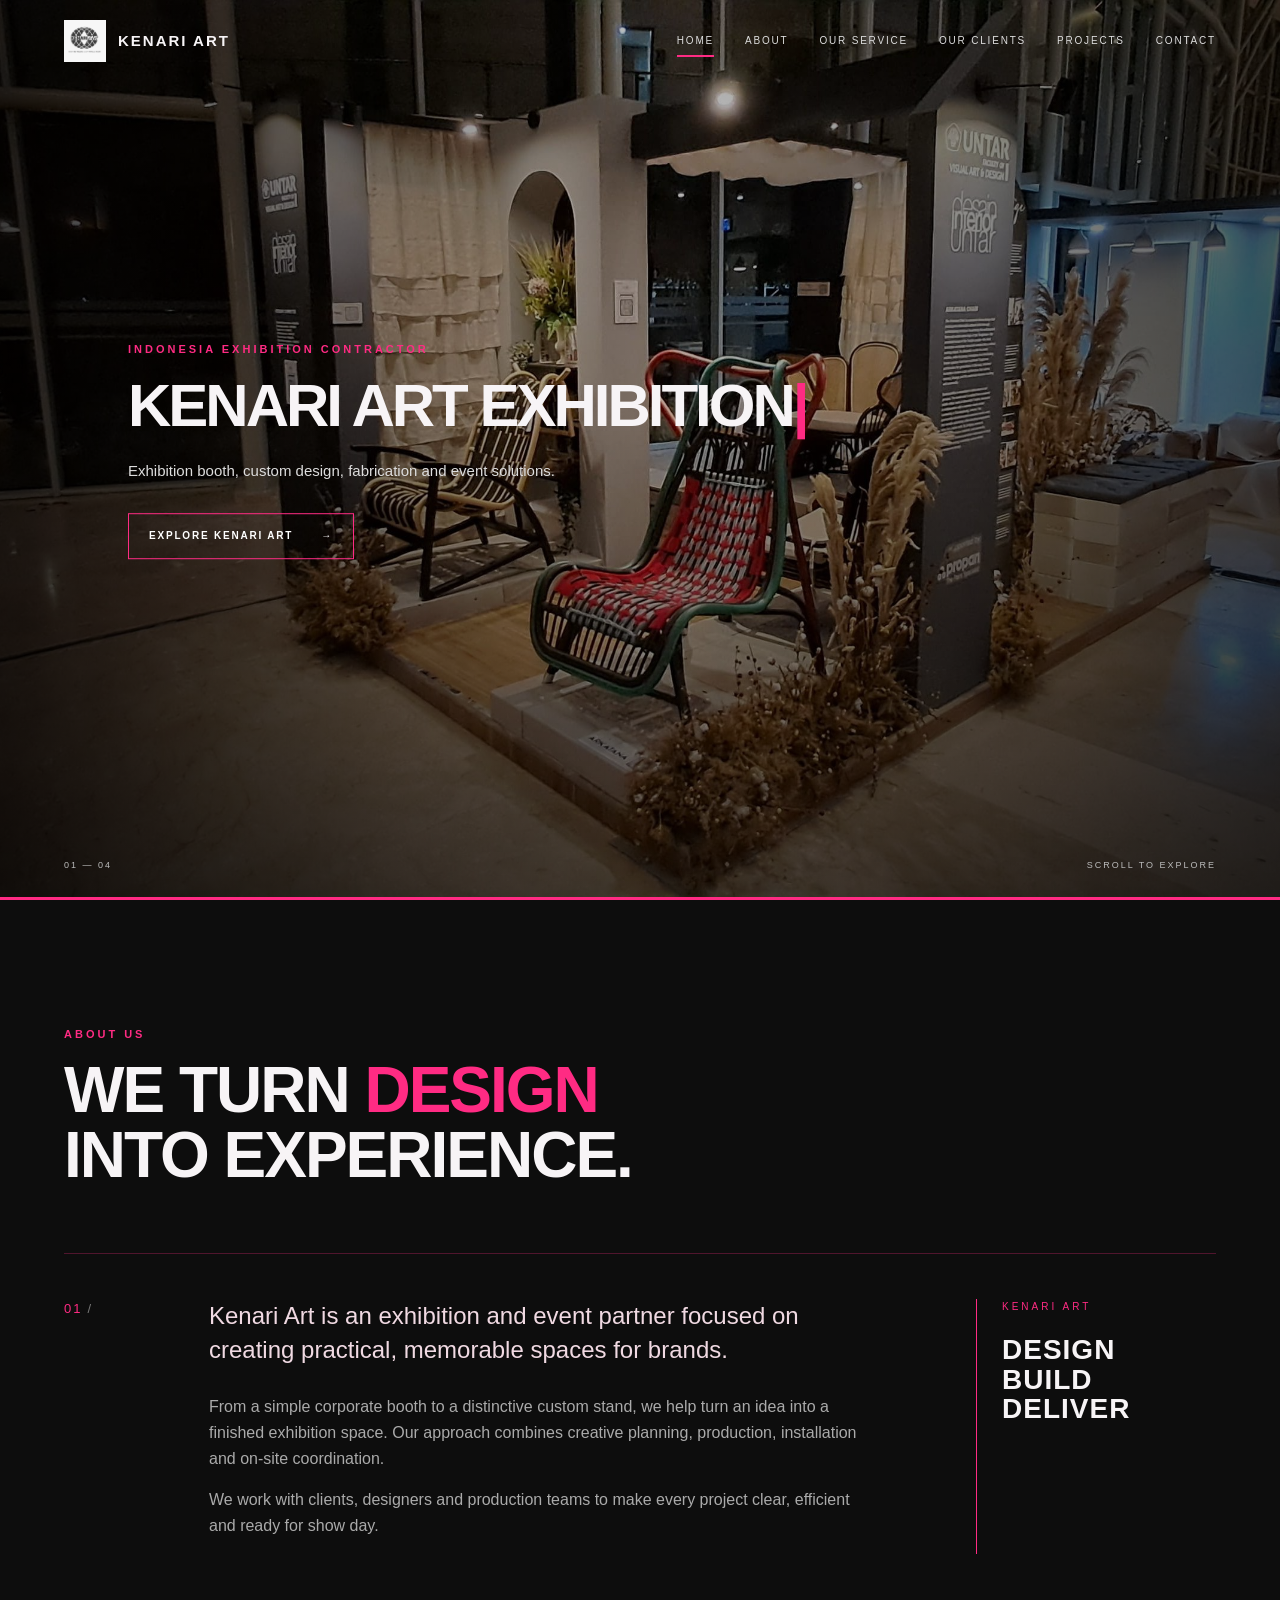
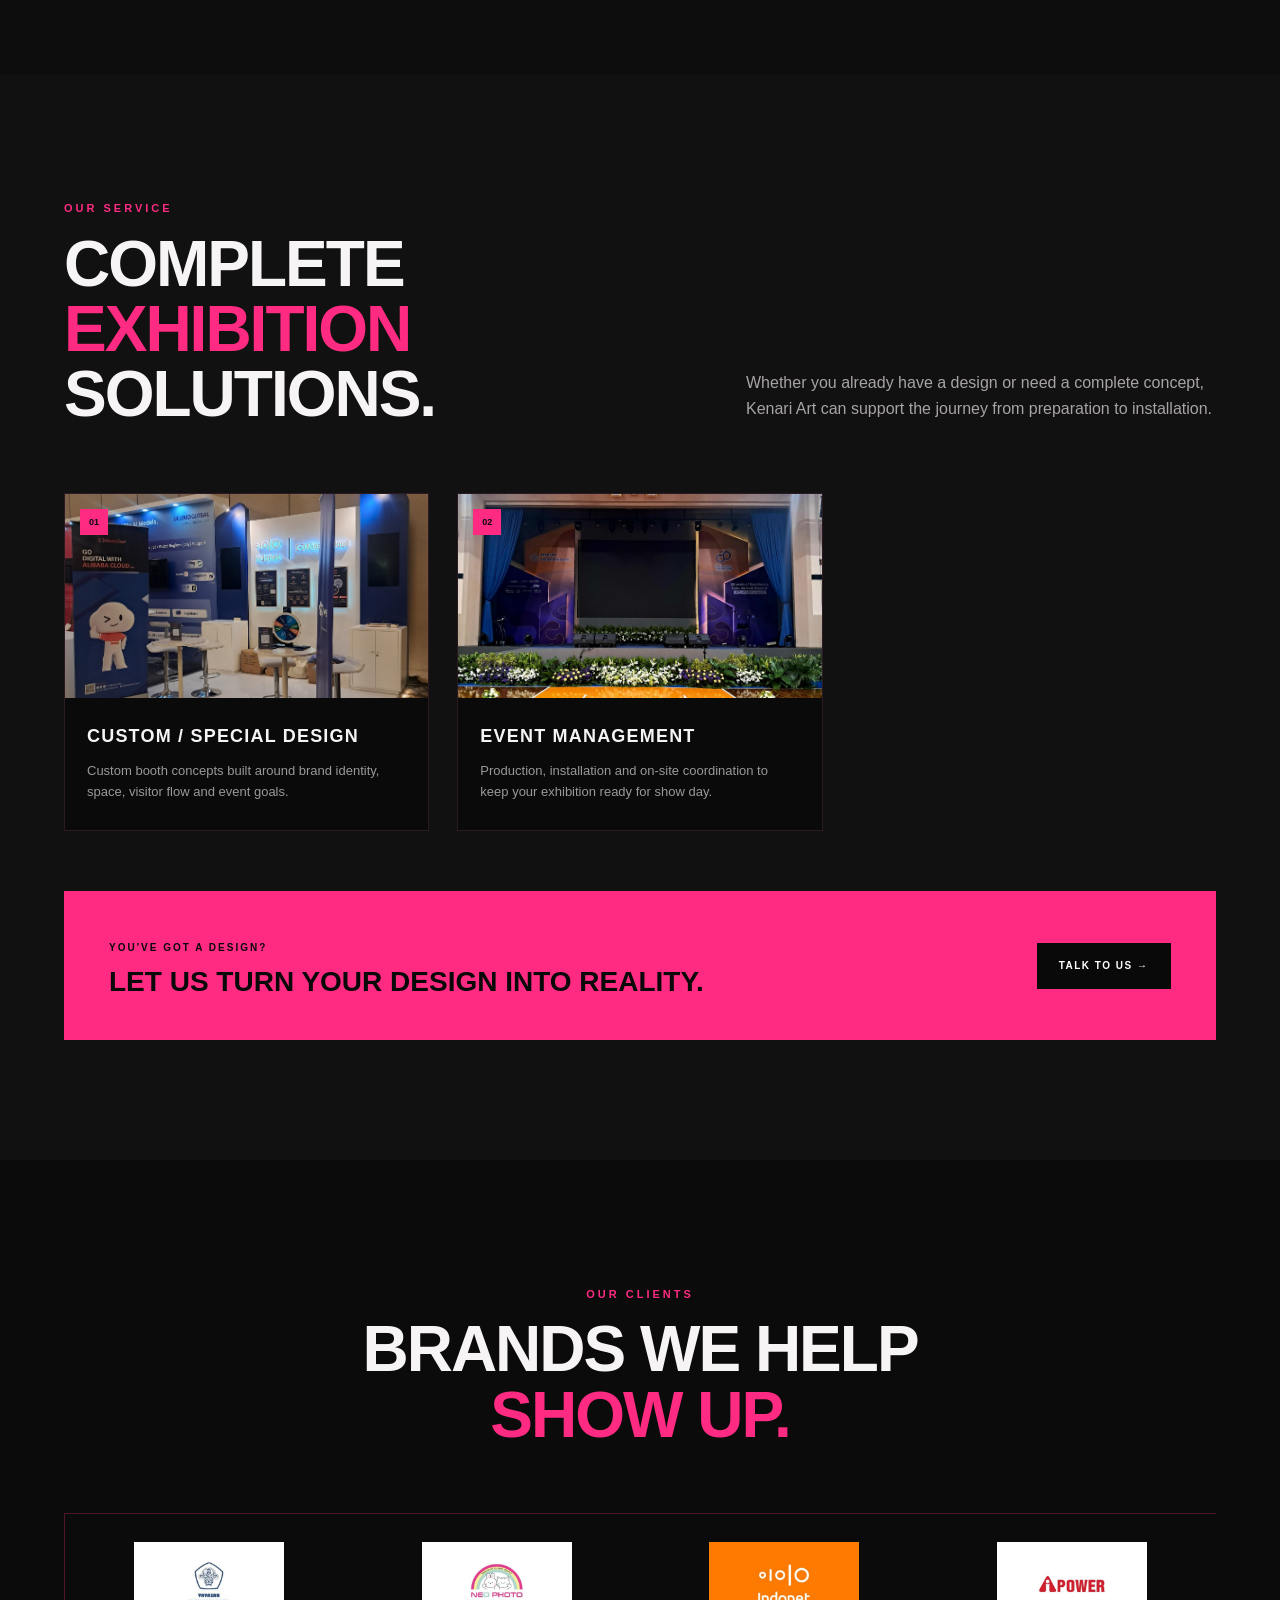
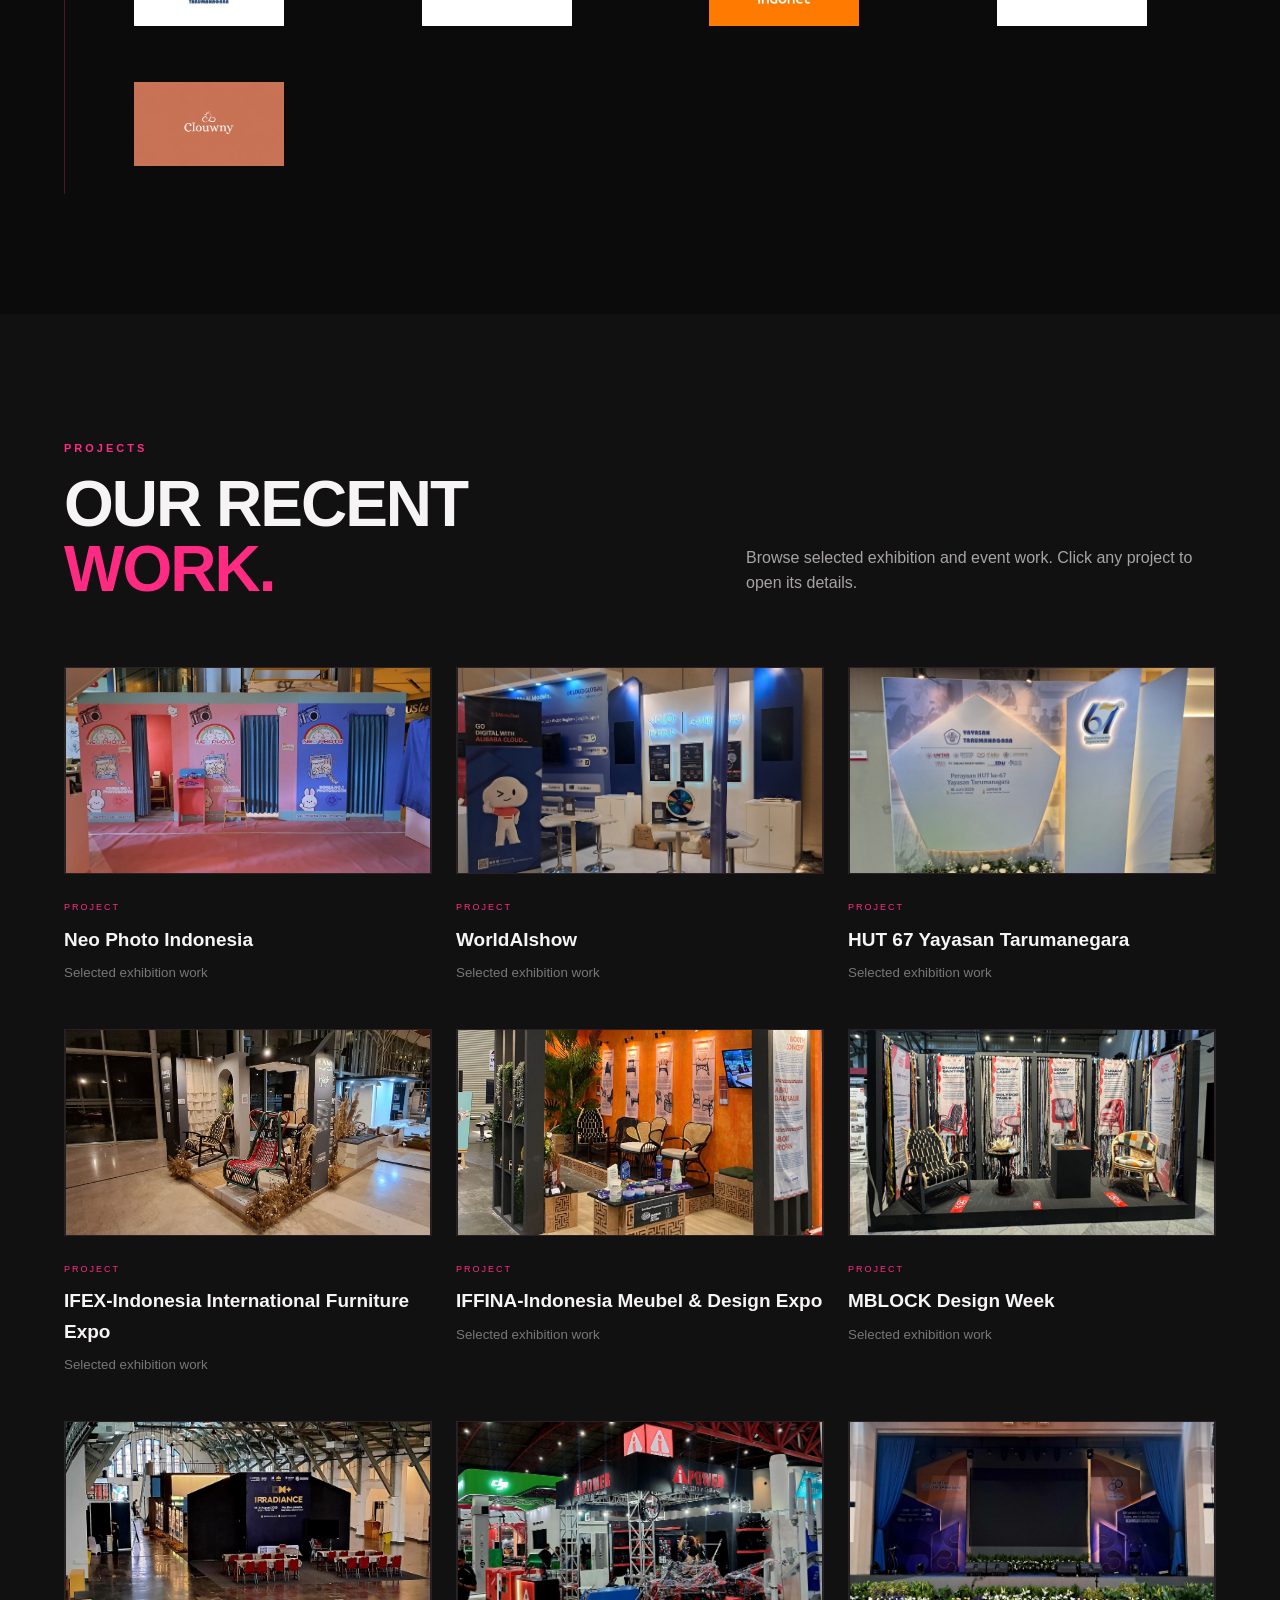
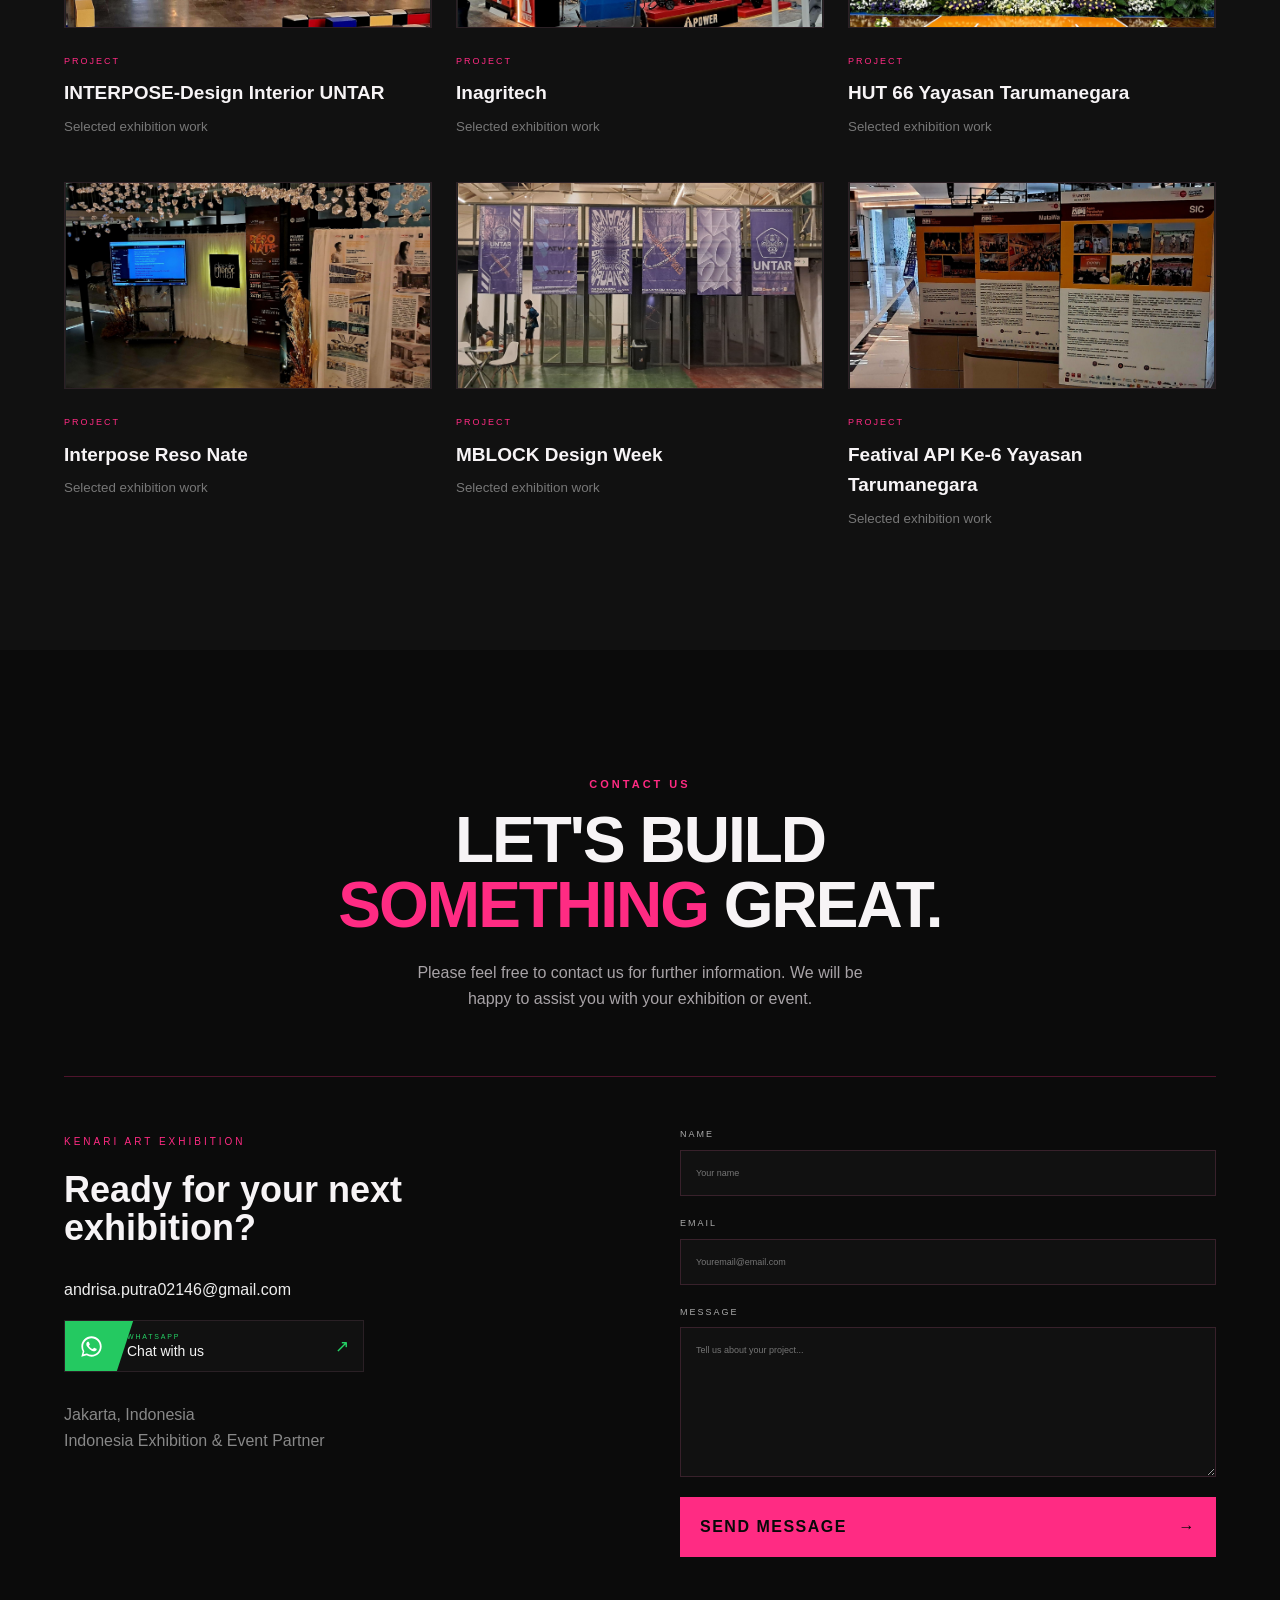
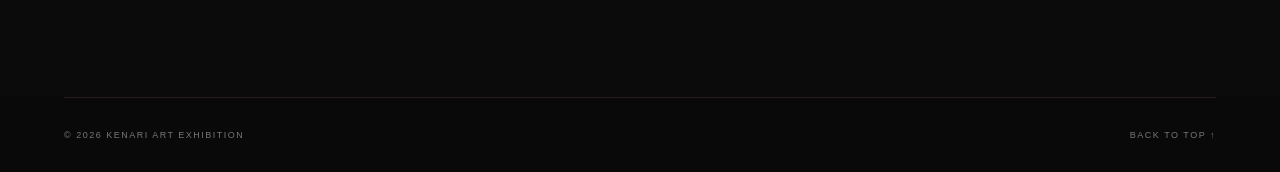
==== index.html @ 58e195f9 "update index.html" ====
<!DOCTYPE html>
<html lang="id">
<head>
  <meta charset="UTF-8">
  <meta name="viewport" content="width=device-width, initial-scale=1.0">
  <meta name="description" content="Kenari Art Exhibition — exhibition contractor, booth design, fabrication and event management.">
  <title>KENARI ART EXHIBITION</title>
  <link rel="stylesheet" href="css/style.css">
</head>
<body>
  <header class="site-header" id="siteHeader">
    <a class="brand" href="#home" aria-label="Kenari Art Home">
      <img src="assets/kenari-art-logo.jpg" alt="Kenari Art">
      <span>KENARI ART</span>
    </a>
    <button class="menu-toggle" id="menuToggle" aria-label="Buka menu" aria-expanded="false"><span></span><span></span><span></span></button>
    <nav class="main-nav" id="mainNav">
      <a href="#home" class="active">HOME</a>
      <a href="#about">ABOUT</a>
      <a href="#services">OUR SERVICE</a>
      <a href="#clients">OUR CLIENTS</a>
      <a href="#projects">PROJECTS</a>
      <a href="#contact">CONTACT</a>
    </nav>
  </header>

  <main>
    <section class="hero" id="home">
      <div class="hero-slides" aria-label="Kenari Art exhibition gallery">
        <img class="hero-slide active" src="assets/slide-1.jpg" alt="Kenari Art exhibition project 1">
        <img class="hero-slide" src="assets/slide-2.jpg" alt="Kenari Art exhibition project 2">
        <img class="hero-slide" src="assets/slide-3.jpg" alt="Kenari Art exhibition project 3">
        <img class="hero-slide" src="assets/slide-4.jpg" alt="Kenari Art exhibition project 4">
      </div>
      <div class="hero-shade"></div>
      <div class="hero-content">
        <p class="hero-kicker">INDONESIA EXHIBITION CONTRACTOR</p>
        <h1><span id="typedTitle"></span><span class="caret">|</span></h1>
        <p class="hero-copy">Exhibition booth, custom design, fabrication and event solutions.</p>
        <a class="outline-button" href="#about">EXPLORE KENARI ART <span>→</span></a>
      </div>
      <div class="hero-meta"><span>01 — 04</span><span>SCROLL TO EXPLORE</span></div>
      <div class="hero-progress"><span id="heroProgress"></span></div>
    </section>

    <section class="section about-section" id="about">
      <div class="container">
        <div class="section-head">
          <span class="eyebrow">ABOUT US</span>
          <h2>WE TURN <em>DESIGN</em><br>INTO EXPERIENCE.</h2>
        </div>
        <div class="about-grid">
          <div class="section-number">01<span>/</span></div>
          <div class="about-copy">
            <p class="lead">Kenari Art is an exhibition and event partner focused on creating practical, memorable spaces for brands.</p>
            <p>From a simple corporate booth to a distinctive custom stand, we help turn an idea into a finished exhibition space. Our approach combines creative planning, production, installation and on-site coordination.</p>
            <p>We work with clients, designers and production teams to make every project clear, efficient and ready for show day.</p>
          </div>
          <div class="about-note"><span>KENARI ART</span><strong>DESIGN<br>BUILD<br>DELIVER</strong></div>
        </div>
      </div>
    </section>

    <section class="section service-section" id="services">
      <div class="container">
        <div class="section-head split-head">
          <div><span class="eyebrow">OUR SERVICE</span><h2>COMPLETE<br><em>EXHIBITION</em> SOLUTIONS.</h2></div>
          <p>Whether you already have a design or need a complete concept, Kenari Art can support the journey from preparation to installation.</p>
        </div>
        <div class="service-list service-photo-grid">
          <article class="service-card"><div class="service-photo"><img src="assets/Aishow.jpg" alt="Custom Booth"><span>01</span></div><div class="service-copy"><h3>CUSTOM / SPECIAL DESIGN</h3><p>Custom booth concepts built around brand identity, space, visitor flow and event goals.</p></div></article>
          <article class="service-card"><div class="service-photo"><img src="assets/hut66.jpg" alt="Event Management"><span>02</span></div><div class="service-copy"><h3>EVENT MANAGEMENT</h3><p>Production, installation and on-site coordination to keep your exhibition ready for show day.</p></div></article>
        </div>
        <div class="service-cta"><div><span>YOU'VE GOT A DESIGN?</span><h3>LET US TURN YOUR DESIGN INTO REALITY.</h3></div><a href="#contact">TALK TO US <span>→</span></a></div>
      </div>
    </section>

    <section class="section clients-section" id="clients">
      <div class="container">
        <div class="section-head centered"><span class="eyebrow">OUR CLIENTS</span><h2>BRANDS WE HELP<br><em>SHOW UP.</em></h2></div>
        <div class="client-grid logo-client-grid">
          <div class="client-logo"><img src="assets/client/client-yayasan-tarumanagara.jpg"></div>
          <div class="client-logo"><img src="assets/client/client-neo-photo.jpg"></div>
          <div class="client-logo"><img src="assets/client/client-indonet.jpg"></div>
          <div class="client-logo"><img src="assets/client/client-ipower.jpg"></div>
          <div class="client-logo"><img src="assets/client/client-clouwny.jpg"></div>
        </div>
      </div>
    </section>

    <section class="section projects-section" id="projects">
      <div class="container">
        <div class="section-head split-head"><div><span class="eyebrow">PROJECTS</span><h2>OUR RECENT<br><em>WORK.</em></h2></div><p>Browse selected exhibition and event work. Click any project to open its details.</p></div>
        <div class="project-grid project-grid-20">
          <article class="project-card" data-project="1" tabindex="0"><div class="project-image"><img src="assets/neo.jpg" alt="NEO"><span class="project-open">VIEW PROJECT ↗</span></div><div class="project-info"><span>PROJECT</span><h3>Neo Photo Indonesia</h3><small>Selected exhibition work</small></div></article>
          <article class="project-card" data-project="2" tabindex="0"><div class="project-image"><img src="assets/Aishow.jpg" alt="AISHOW"><span class="project-open">VIEW PROJECT ↗</span></div><div class="project-info"><span>PROJECT</span><h3>WorldAIshow</h3><small>Selected exhibition work</small></div></article>
          <article class="project-card" data-project="3" tabindex="0"><div class="project-image"><img src="assets/hut67.jpg" alt="HUT 67"><span class="project-open">VIEW PROJECT ↗</span></div><div class="project-info"><span>PROJECT</span><h3>HUT 67 Yayasan Tarumanegara</h3><small>Selected exhibition work</small></div></article>
          <article class="project-card" data-project="4" tabindex="0"><div class="project-image"><img src="assets/ifex.jpg" alt="IFEX"><span class="project-open">VIEW PROJECT ↗</span></div><div class="project-info"><span>PROJECT</span><h3>IFEX-Indonesia International Furniture Expo</h3><small>Selected exhibition work</small></div></article>
          <article class="project-card" data-project="5" tabindex="0"><div class="project-image"><img src="assets/iffina.jpg" alt="IFFINA"><span class="project-open">VIEW PROJECT ↗</span></div><div class="project-info"><span>PROJECT</span><h3>IFFINA-Indonesia Meubel & Design Expo</h3><small>Selected exhibition work</small></div></article>
          <article class="project-card" data-project="6" tabindex="0"><div class="project-image"><img src="assets/mblockH.jpg" alt="MBLOCK H"><span class="project-open">VIEW PROJECT ↗</span></div><div class="project-info"><span>PROJECT</span><h3>MBLOCK Design Week</h3><small>Selected exhibition work</small></div></article>
          <article class="project-card" data-project="7" tabindex="0"><div class="project-image"><img src="assets/interpose.jpg" alt="INTERPOSE"><span class="project-open">VIEW PROJECT ↗</span></div><div class="project-info"><span>PROJECT</span><h3>INTERPOSE-Design Interior UNTAR</h3><small>Selected exhibition work</small></div></article>
          <article class="project-card" data-project="8" tabindex="0"><div class="project-image"><img src="assets/inagritech.jpg" alt="INAGRITECH"><span class="project-open">VIEW PROJECT ↗</span></div><div class="project-info"><span>PROJECT</span><h3>Inagritech</h3><small>Selected exhibition work</small></div></article>
          <article class="project-card" data-project="9" tabindex="0"><div class="project-image"><img src="assets/hut66.jpg" alt="HUT 66"><span class="project-open">VIEW PROJECT ↗</span></div><div class="project-info"><span>PROJECT</span><h3>HUT 66 Yayasan Tarumanegara</h3><small>Selected exhibition work</small></div></article>
          <article class="project-card" data-project="10" tabindex="0"><div class="project-image"><img src="assets/interposereso.jpg" alt="INTERPOSERESO"><span class="project-open">VIEW PROJECT ↗</span></div><div class="project-info"><span>PROJECT</span><h3>Interpose Reso Nate</h3><small>Selected exhibition work</small></div></article>
          <article class="project-card" data-project="11" tabindex="0"><div class="project-image"><img src="assets/mblockU.jpg" alt="MBLOCK U"><span class="project-open">VIEW PROJECT ↗</span></div><div class="project-info"><span>PROJECT</span><h3>MBLOCK Design Week</h3><small>Selected exhibition work</small></div></article>
          <article class="project-card" data-project="12" tabindex="0"><div class="project-image"><img src="assets/featival.jpg" alt="FESTIVAL"><span class="project-open">VIEW PROJECT ↗</span></div><div class="project-info"><span>PROJECT</span><h3>Featival API Ke-6 Yayasan Tarumanegara</h3><small>Selected exhibition work</small></div></article>
        </div>
      </div>
    </section>

    <section class="section contact-section" id="contact">
      <div class="container">
        <div class="section-head centered"><span class="eyebrow">CONTACT US</span><h2>LET'S BUILD<br><em>SOMETHING</em> GREAT.</h2><p>Please feel free to contact us for further information. We will be happy to assist you with your exhibition or event.</p></div>
        <div class="contact-grid">
          <div class="contact-details">
            <span class="contact-label">KENARI ART EXHIBITION</span>
            <h3>Ready for your next<br>exhibition?</h3>
            <a href="mailto:hello@kenariart.id">andrisa.putra02146@gmail.com</a>
            <a href="https://wa.me/6282117771697" target="_blank" rel="noopener noreferrer" class="wa-banner">
              <span class="wa-banner-shape"></span>
              <span class="wa-banner-icon">
                <svg viewBox="0 0 32 32" aria-hidden="true">
                  <path d="M16 3C8.82 3 3 8.82 3 16c0 2.3.6 4.48 1.75 6.42L3 29l6.76-1.72A12.94 12.94 0 0 0 16 29c7.18 0 13-5.82 13-13S23.18 3 16 3zm0 23.7c-2.03 0-4.01-.55-5.74-1.6l-.41-.25-4.01 1.02 1.04-3.91-.27-.42A10.72 10.72 0 0 1 5.3 16C5.3 10.1 10.1 5.3 16 5.3S26.7 10.1 26.7 16 21.9 26.7 16 26.7zm5.87-8.04c-.32-.16-1.9-.94-2.2-1.04-.3-.11-.52-.16-.74.16-.22.33-.85 1.04-1.04 1.25-.19.22-.38.24-.7.08-.32-.16-1.35-.5-2.57-1.6-.95-.85-1.59-1.9-1.78-2.22-.19-.33-.02-.5.14-.66.15-.15.32-.38.49-.57.16-.19.22-.33.33-.55.11-.22.05-.41-.03-.57-.08-.16-.74-1.79-1.01-2.45-.27-.65-.54-.56-.74-.57h-.63c-.22 0-.57.08-.87.41-.3.33-1.14 1.11-1.14 2.7s1.17 3.13 1.33 3.35c.16.22 2.3 3.51 5.58 4.92.78.34 1.39.55 1.86.7.78.25 1.49.22 2.05.13.63-.09 1.9-.78 2.17-1.53.27-.76.27-1.4.19-1.53-.08-.14-.3-.22-.63-.38z"/>
                </svg>
              </span>
              <span class="wa-banner-text">
                <small>WHATSAPP</small>
                <strong>Chat with us</strong>
              </span>
              <span class="wa-banner-arrow">↗</span>
            </a>
            <p>Jakarta, Indonesia<br>Indonesia Exhibition & Event Partner</p>
          </div>
          <form class="contact-form" id="contactForm" action="https://formsubmit.co/ajax/andrisa.putra02146@gmail.com" method="POST">
            <input type="hidden" name="_subject" value="New Contact Message — Kenari Art Exhibition">
            <input type="hidden" name="_captcha" value="false">
            <label>NAME<input name="name" required placeholder="Your name"></label>
            <label>EMAIL<input name="email" type="email" required placeholder="Youremail@email.com"></label>
            <label>MESSAGE<textarea name="message" required placeholder="Tell us about your project..."></textarea></label>
            <button type="submit">SEND MESSAGE <span>→</span></button>
            <p id="formMessage" class="form-message" aria-live="polite"></p>
          </form>
        </div>
      </div>
    </section>
  </main>

  <footer><div class="container footer-inner"><span>© 2026 KENARI ART EXHIBITION</span><a href="#home">BACK TO TOP ↑</a></div></footer>

  <script src="js/script.js"></script>
</body>
</html>
---- css/style.css ----
:root{--black:#090909;--black-2:#111;--pink:#ff2b83;--pink-soft:#ff7db3;--pink-dark:#35101f;--white:#f7f4f6;--grey:#a8a3a7;--line:rgba(255,43,131,.28);--container:1180px}
*{box-sizing:border-box;margin:0;padding:0}html{scroll-behavior:smooth}body{background:var(--black);color:var(--white);font-family:Arial,Helvetica,sans-serif;line-height:1.6;overflow-x:hidden}body.modal-open{overflow:hidden}a{color:inherit;text-decoration:none}button,input,textarea{font:inherit}.container{width:min(var(--container),calc(100% - 10vw));margin:auto}.site-header{position:fixed;top:0;left:0;width:100%;height:82px;padding:0 5vw;display:flex;align-items:center;justify-content:space-between;z-index:50;transition:.35s;background:transparent}.site-header.scrolled{background:rgba(9,9,9,.94);border-bottom:1px solid rgba(255,255,255,.08);backdrop-filter:blur(10px)}.brand{display:flex;align-items:center;gap:12px;font-weight:800;letter-spacing:2px;font-size:15px}.brand img{width:42px;height:42px;object-fit:cover;background:#fff}.main-nav{display:flex;gap:31px;align-items:center}.main-nav a{font-size:10px;letter-spacing:1.8px;color:#ddd;position:relative;padding:8px 0}.main-nav a:after{content:"";position:absolute;left:0;bottom:0;width:0;height:2px;background:var(--pink);transition:.25s}.main-nav a:hover:after,.main-nav a.active:after{width:100%}.menu-toggle{display:none;background:none;border:0;width:38px}.menu-toggle span{display:block;height:2px;background:#fff;margin:6px 0}
.hero{height:100vh;min-height:620px;position:relative;overflow:hidden;background:#000}.hero-slides,.hero-slide,.hero-shade{position:absolute;inset:0;width:100%;height:100%}.hero-slide{object-fit:cover;opacity:0;transform:scale(1.06);transition:opacity 1.2s ease,transform 3s ease}.hero-slide.active{opacity:1;transform:scale(1)}.hero-shade{background:linear-gradient(90deg,rgba(0,0,0,.76),rgba(0,0,0,.25),rgba(0,0,0,.64)),linear-gradient(0deg,rgba(0,0,0,.55),transparent 55%);z-index:2}.hero-content{position:absolute;z-index:3;left:10vw;top:50%;transform:translateY(-50%);max-width:900px}.hero-kicker,.eyebrow{font-size:11px;letter-spacing:3px;color:var(--pink);font-weight:700}.hero h1{font-size:clamp(32px,5vw,60px);line-height:.95;letter-spacing:-3px;margin:18px 0 25px;text-transform:uppercase}.caret{color:var(--pink);animation:blink .75s infinite}.hero-copy{color:#ddd;max-width:500px;margin-bottom:30px;font-size:15px}.outline-button{display:inline-flex;gap:28px;align-items:center;border:1px solid var(--pink);padding:14px 20px;color:#fff;font-size:10px;letter-spacing:1.8px;font-weight:700;transition:.25s}.outline-button:hover{background:var(--pink);color:#080808}.hero-meta{position:absolute;z-index:4;left:5vw;right:5vw;bottom:28px;display:flex;justify-content:space-between;color:#bbb;font-size:9px;letter-spacing:2px}.hero-progress{position:absolute;z-index:4;bottom:0;left:0;width:100%;height:3px;background:rgba(255,255,255,.18)}.hero-progress span{display:block;height:100%;width:0;background:var(--pink)}@keyframes blink{50%{opacity:0}}
.section{padding:120px 0;background:var(--black)}.about-section{background:#0d0d0d}.section-head{margin-bottom:65px}.section-head h2{font-size:clamp(38px,5vw,68px);line-height:1.02;letter-spacing:-2px;margin-top:12px}.section-head em{color:var(--pink);font-style:normal}.section-head p{color:var(--grey);max-width:470px}.centered{text-align:center}.centered>p{margin:22px auto 0}.split-head{display:flex;justify-content:space-between;align-items:end;gap:60px}.split-head>p{padding-bottom:6px}.about-grid{display:grid;grid-template-columns:100px 1fr 240px;gap:45px;border-top:1px solid var(--line);padding-top:45px}.section-number{font-size:13px;color:var(--pink);letter-spacing:2px}.section-number span{color:#777;margin-left:5px}.about-copy{max-width:650px}.about-copy .lead{font-size:24px;line-height:1.4;color:#f0d9e2;margin-bottom:28px}.about-copy p:not(.lead){color:#aaa;margin-bottom:16px}.about-note{border-left:1px solid var(--pink);padding-left:25px;display:flex;flex-direction:column;gap:20px}.about-note span{color:var(--pink);font-size:10px;letter-spacing:3px}.about-note strong{font-size:28px;line-height:1.05;letter-spacing:1px}
.service-section{background:#111}.service-list{border-top:1px solid var(--line)}.service-item{display:grid;grid-template-columns:80px 1fr 60px;gap:30px;align-items:center;padding:35px 0;border-bottom:1px solid var(--line);transition:.3s}.service-item:hover{padding-left:18px;background:linear-gradient(90deg,rgba(255,43,131,.08),transparent)}.service-no{color:var(--pink);font-size:12px;letter-spacing:2px}.service-item h3{font-size:22px;letter-spacing:1px;margin-bottom:8px}.service-item p{color:#999;max-width:700px}.service-arrow{font-size:25px;color:var(--pink);text-align:right}.service-cta{margin-top:60px;background:var(--pink);color:#090909;padding:42px 45px;display:flex;justify-content:space-between;align-items:center;gap:30px}.service-cta span{font-size:10px;letter-spacing:2px;font-weight:800}.service-cta h3{font-size:28px;line-height:1.1;margin-top:8px}.service-cta a{background:#090909;color:#fff;padding:15px 22px;font-size:10px;letter-spacing:1.5px;font-weight:700;white-space:nowrap}
.clients-section{background:#0b0b0b}.client-grid{display:grid;grid-template-columns:repeat(4,1fr);border-top:1px solid var(--line);border-left:1px solid var(--line)}.client-grid div{min-height:120px;display:flex;align-items:center;justify-content:center;text-align:center;padding:20px;border-right:1px solid var(--line);border-bottom:1px solid var(--line);color:#d9cbd1;font-size:11px;letter-spacing:2px}.client-grid div:hover{background:var(--pink-dark);color:#fff}.client-note{text-align:center;color:#777;font-size:11px;margin-top:20px}
.projects-section{background:#111}.project-grid{display:grid;grid-template-columns:repeat(2,1fr);gap:48px 28px}.project-card{cursor:pointer}.project-image{aspect-ratio:16/9;height:auto;position:relative;overflow:hidden;background:#222;border:1px solid #2b2025}.project-image img{width:100%;height:100%;object-fit:contain;transition:.6s}.project-open{position:absolute;right:15px;bottom:15px;background:#090909;color:#fff;padding:10px 12px;font-size:9px;letter-spacing:1.5px;opacity:0;transform:translateY(8px);transition:.3s}.project-card:hover .project-image img{transform:scale(1.06)}.project-card:hover .project-open{opacity:1;transform:translateY(0)}.project-info{padding-top:18px}.project-info span{color:var(--pink);font-size:9px;letter-spacing:2px}.project-info h3{font-size:19px;margin:7px 0 4px}.project-info small{color:#777}.project-card:focus{outline:1px solid var(--pink);outline-offset:8px}
.contact-section{background:#0b0b0b}.contact-grid{display:grid;grid-template-columns:1fr 1fr;gap:80px;border-top:1px solid var(--line);padding-top:50px}.contact-label{font-size:10px;letter-spacing:3px;color:var(--pink)}.contact-details h3{font-size:36px;line-height:1.05;margin:18px 0 30px}.contact-details>a{display:block;font-size:16px;margin:10px 0;color:#eee}.contact-details>a:hover{color:var(--pink)}.contact-details p{color:#888;margin-top:30px}.contact-form{display:grid;gap:20px}.contact-form label{font-size:9px;letter-spacing:2px;color:#aaa}.contact-form input,.contact-form textarea{display:block;width:100%;margin-top:8px;background:#111;border:1px solid #38212b;color:#fff;padding:15px;outline:0}.contact-form input:focus,.contact-form textarea:focus{border-color:var(--pink)}.contact-form textarea{min-height:150px;resize:vertical}.contact-form button{border:0;background:var(--pink);color:#090909;padding:17px 20px;text-align:left;font-weight:800;letter-spacing:1.5px;cursor:pointer;display:flex;justify-content:space-between}.form-message{color:var(--pink-soft);font-size:11px}.footer-inner{padding:30px 0;display:flex;justify-content:space-between;border-top:1px solid #2a1820;color:#777;font-size:9px;letter-spacing:1.5px}.footer-inner a:hover{color:var(--pink)}
.project-modal{position:fixed;inset:0;z-index:100;display:none;align-items:center;justify-content:center;padding:25px}.project-modal.open{display:flex}.modal-backdrop{position:absolute;inset:0;background:rgba(0,0,0,.82);backdrop-filter:blur(6px)}.modal-card{position:relative;z-index:1;background:#111;border:1px solid var(--pink);width:min(980px,100%);max-height:90vh;overflow:auto;display:grid;grid-template-columns:1.05fr .95fr}.modal-card>img{width:100%;height:auto;max-height:80vh;object-fit:contain;display:block;background:#050505}.modal-body{padding:45px;display:flex;flex-direction:column;justify-content:center}.modal-body>span{color:var(--pink);font-size:10px;letter-spacing:2px}.modal-body h2{font-size:34px;line-height:1.05;margin:15px 0 20px}.modal-body p{color:#aaa;margin-bottom:28px}.dark-button{align-self:flex-start}.modal-close{position:absolute;right:12px;top:10px;z-index:2;width:40px;height:40px;border:1px solid #fff;background:#090909;color:#fff;font-size:27px;cursor:pointer}
@media(max-width:900px){.main-nav{gap:18px}.about-grid{grid-template-columns:60px 1fr}.about-note{grid-column:2}.project-grid{grid-template-columns:1fr}.contact-grid{grid-template-columns:1fr;gap:50px}.client-grid{grid-template-columns:repeat(2,1fr)}}@media(max-width:700px){.site-header{height:70px}.menu-toggle{display:block}.main-nav{display:none;position:absolute;top:70px;left:0;width:100%;padding:20px 5vw;background:#090909;border-bottom:1px solid var(--pink);flex-direction:column;align-items:flex-start;gap:18px}.main-nav.open{display:flex}.brand span{display:none}.hero-content{left:7vw;right:7vw}.hero h1{font-size:clamp(39px,12vw,62px);letter-spacing:-2px}.hero-meta{left:7vw;right:7vw}.section{padding:85px 0}.container{width:min(100% - 12vw,var(--container))}.split-head{display:block}.split-head>p{margin-top:25px}.about-grid{grid-template-columns:1fr;gap:25px}.about-note{grid-column:auto}.service-item{grid-template-columns:45px 1fr 30px;gap:12px}.service-item h3{font-size:17px}.service-cta{display:block;padding:30px}.service-cta a{display:inline-block;margin-top:25px}.client-grid{grid-template-columns:1fr 1fr}.project-image{aspect-ratio:16/9;height:auto}.modal-card{grid-template-columns:1fr;max-height:92vh}.modal-card>img{min-height:0;max-height:70vh;height:auto;object-fit:contain}.modal-body{padding:30px}.modal-body h2{font-size:27px}.footer-inner{display:block}.footer-inner a{display:block;margin-top:12px}}

/* Maxima-inspired photo-led service, client and project presentation */
.service-photo-grid{display:grid;grid-template-columns:repeat(3,1fr);gap:28px;border-top:0}.service-card{background:#0a0a0a;border:1px solid #2c1a23;transition:transform .35s,border-color .35s}.service-card:hover{transform:translateY(-5px);border-color:var(--pink)}.service-photo{aspect-ratio:16/9;height:auto;position:relative;overflow:hidden;background:#050505}.service-photo img{width:100%;height:100%;object-fit:contain;display:block;transition:transform .65s}.service-card:hover .service-photo img{transform:scale(1.06)}.service-photo span{position:absolute;left:15px;top:15px;background:var(--pink);color:#090909;padding:6px 9px;font-size:9px;font-weight:800}.service-copy{padding:24px 22px 28px}.service-copy h3{font-size:18px;letter-spacing:1.2px;margin-bottom:10px}.service-copy p{color:#999;font-size:13px}.logo-client-grid{grid-template-columns:repeat(4,1fr)}.client-logo span{font-size:9px!important;letter-spacing:2px}.project-grid-20{grid-template-columns:repeat(3,1fr);gap:44px 24px}.project-grid-20 .project-image{aspect-ratio:16/9;height:auto}.project-detail-page{background:#090909}.project-detail-page .site-header{background:#090909;border-bottom:1px solid rgba(255,43,131,.2)}.detail-hero{padding:180px 0 80px;background:linear-gradient(180deg,#111,#090909)}.back-link{display:inline-block;color:#aaa;font-size:10px;letter-spacing:2px;margin-bottom:35px}.back-link:hover{color:var(--pink)}.detail-hero h1{font-size:clamp(42px,7vw,90px);line-height:.95;letter-spacing:-3px;max-width:1000px;margin:15px 0 22px}.detail-hero p{color:#999;max-width:620px}.detail-gallery-section{padding:80px 0;background:#111}.detail-main-image{width:100%;height:min(70vh,700px);overflow:hidden;background:#050505;border:1px solid #2b2025;display:flex;justify-content:center;align-items:center}.detail-main-image img{width:100%;height:100%;max-height:none;object-fit:contain;display:block}.gallery-controls{display:flex;justify-content:space-between;align-items:center;padding:18px 0;color:#aaa;font-size:10px;letter-spacing:2px}.gallery-controls button{width:48px;height:42px;background:transparent;border:1px solid var(--pink);color:#fff;cursor:pointer;font-size:18px}.gallery-controls button:hover{background:var(--pink);color:#090909}.detail-thumbs{display:grid;grid-template-columns:repeat(5,1fr);gap:12px}.detail-thumb{height:105px;border:1px solid #302028;background:#080808;padding:0;cursor:pointer;opacity:.55;overflow:hidden}.detail-thumb.active,.detail-thumb:hover{opacity:1;border-color:var(--pink)}.detail-thumb img{width:100%;height:100%;object-fit:cover}.detail-info{padding:100px 0;background:#0b0b0b}.detail-info-grid{display:grid;grid-template-columns:1fr 1fr;gap:80px}.detail-info h2{font-size:40px;line-height:1.05;margin-top:12px}.detail-info p{color:#999;max-width:620px;margin-bottom:28px}
@media(max-width:900px){.service-photo-grid{grid-template-columns:1fr 1fr}.logo-client-grid{grid-template-columns:repeat(2,1fr)}.project-grid-20{grid-template-columns:repeat(2,1fr)}.detail-info-grid{grid-template-columns:1fr;gap:35px}.detail-thumbs{grid-template-columns:repeat(4,1fr)}}
@media(max-width:700px){.service-photo-grid,.project-grid-20{grid-template-columns:1fr}.logo-client-grid{grid-template-columns:repeat(2,1fr)}.service-photo{height:250px}.detail-hero{padding:135px 0 65px}.detail-gallery-section{padding:55px 0}.detail-main-image{height:70vh;min-height:420px}.detail-main-image img{max-height:none}.detail-thumbs{grid-template-columns:repeat(3,1fr)}.detail-thumb{height:78px}.project-nav{display:flex;gap:16px}.project-nav a{font-size:8px}}

.wa-banner {
    position: relative !important;
    display: flex !important;
    align-items: center !important;

    width: 300px !important;
    max-width: 100% !important;
    height: 52px !important;

    margin-top: 18px !important;
    padding: 0 !important;

    background: #111 !important;
    border: 1px solid #2a2025 !important;

    color: #fff !important;
    text-decoration: none !important;

    overflow: hidden !important;
    box-sizing: border-box !important;

    transition: .3s ease !important;
}

.wa-banner:hover {
    border-color: #25D366 !important;
    transform: translateX(4px);
}

/* motif hijau */
.wa-banner-shape {
    position: absolute !important;
    left: -18px !important;
    top: 0 !important;

    width: 78px !important;
    height: 100% !important;

    background: #25D366 !important;
    transform: skewX(-18deg) !important;

    opacity: .95 !important;
}

/* icon */
.wa-banner-icon {
    position: relative !important;
    z-index: 3 !important;

    display: flex !important;
    align-items: center !important;
    justify-content: center !important;

    width: 52px !important;
    min-width: 52px !important;
    height: 52px !important;

    flex-shrink: 0 !important;
}

.wa-banner-icon svg {
    display: block !important;

    width: 25px !important;
    height: 25px !important;

    min-width: 25px !important;
    min-height: 25px !important;

    max-width: 25px !important;
    max-height: 25px !important;

    fill: #fff !important;
}

/* TEKS — dipaksa tampil */
.wa-banner .wa-banner-text {
    position: relative !important;
    z-index: 5 !important;

    display: flex !important;
    flex-direction: column !important;
    justify-content: center !important;

    width: auto !important;
    height: auto !important;

    flex: 1 1 auto !important;

    padding: 0 10px !important;
    margin: 0 !important;

    color: #fff !important;
    opacity: 1 !important;
    visibility: visible !important;
}

.wa-banner .wa-banner-text small {
    display: block !important;

    margin: 0 0 4px 0 !important;
    padding: 0 !important;

    font-size: 7px !important;
    line-height: 1 !important;

    letter-spacing: 1.8px !important;

    color: #25D366 !important;
    opacity: 1 !important;
    visibility: visible !important;
}

.wa-banner .wa-banner-text strong {
    display: block !important;

    margin: 0 !important;
    padding: 0 !important;

    font-size: 14px !important;
    line-height: 1.1 !important;
    font-weight: 500 !important;

    color: #f5f5f5 !important;
    opacity: 1 !important;
    visibility: visible !important;

    white-space: nowrap !important;
}

/* arrow */
.wa-banner-arrow {
    position: relative !important;
    z-index: 5 !important;

    display: block !important;

    padding: 0 14px !important;
    margin: 0 !important;

    font-size: 17px !important;
    line-height: 1 !important;

    color: #25D366 !important;

    flex-shrink: 0 !important;
}

.client-logo {
    display: flex;
    align-items: center;
    justify-content: center;
    min-height: 170px;
    padding: 30px;
    border: none !important;
    background: transparent;
}

.client-logo img {
    width: 150px !important;
    height: 100px !important;
    object-fit: contain;
    filter: none !important;
    opacity: 1 !important;
    mix-blend-mode: normal !important;
}

.clients-grid {
    border: none !important;
}

.clients-grid > * {
    border: none !important;
}
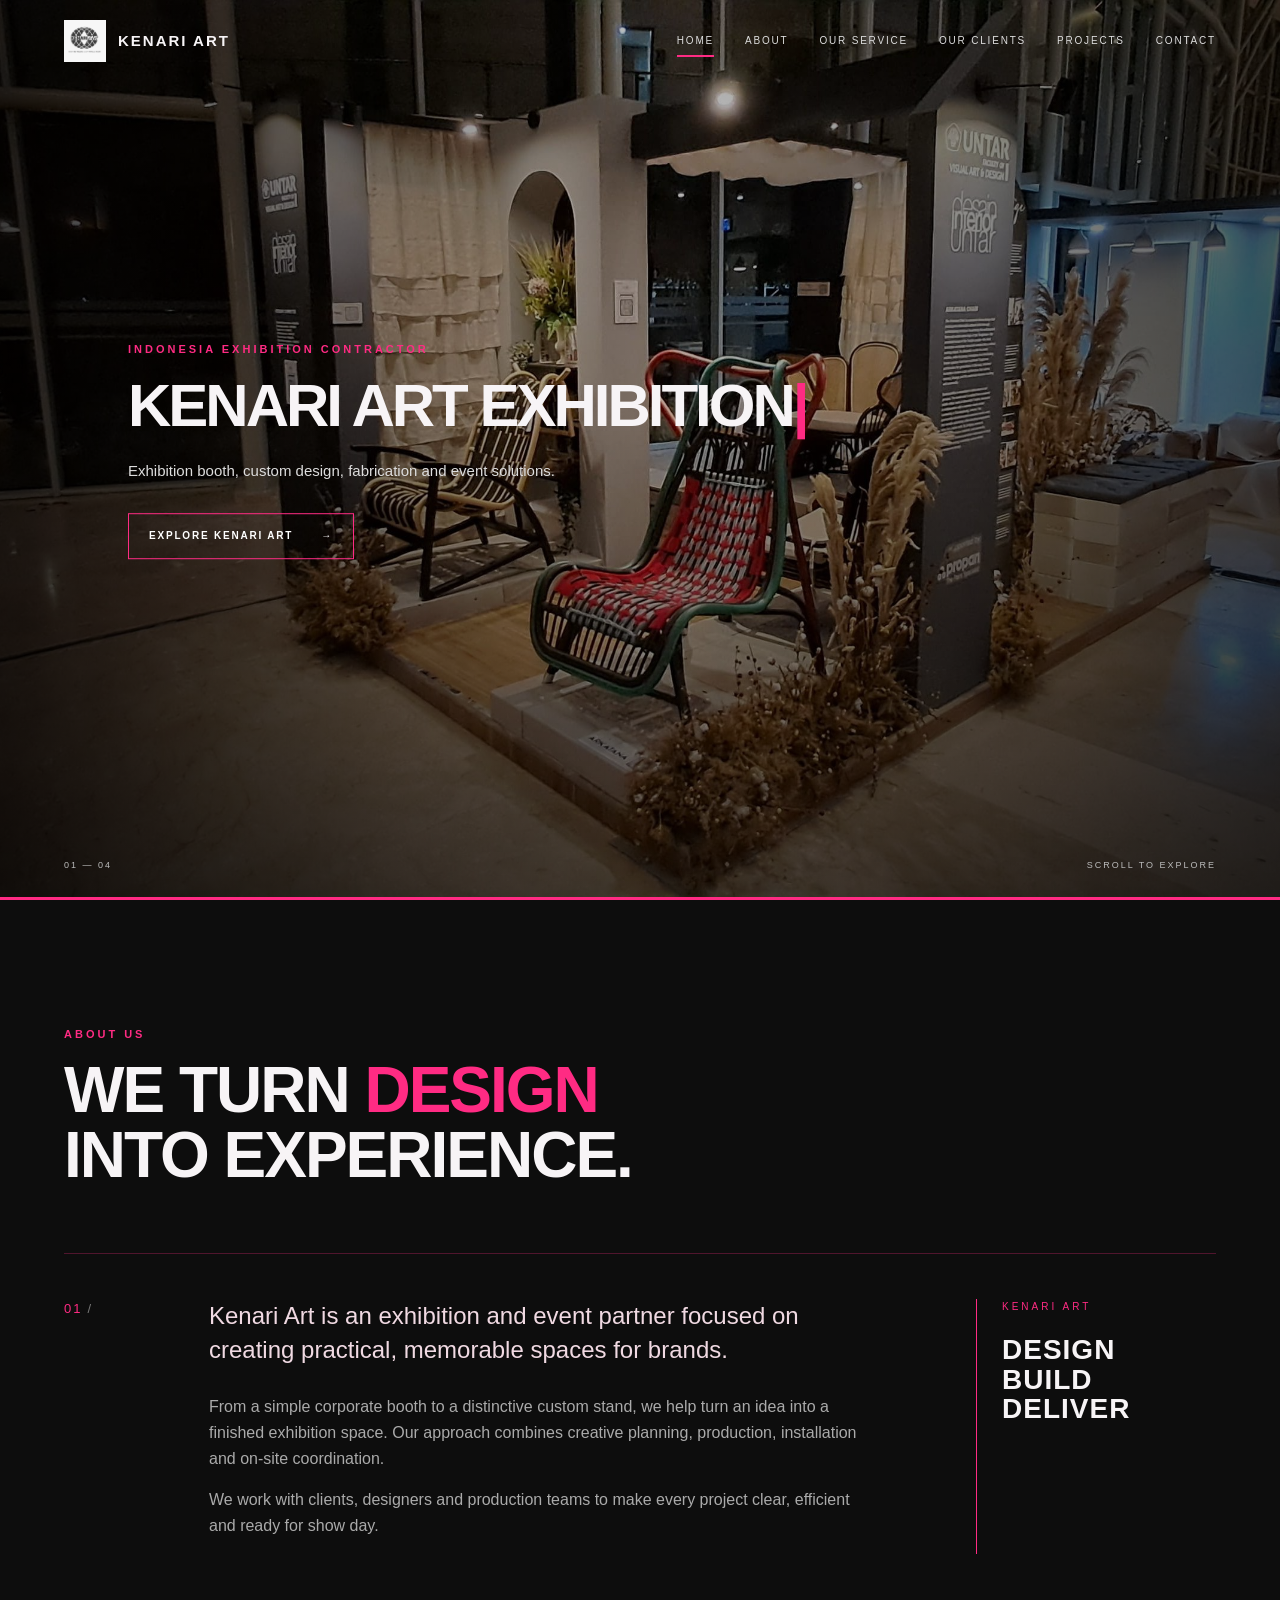
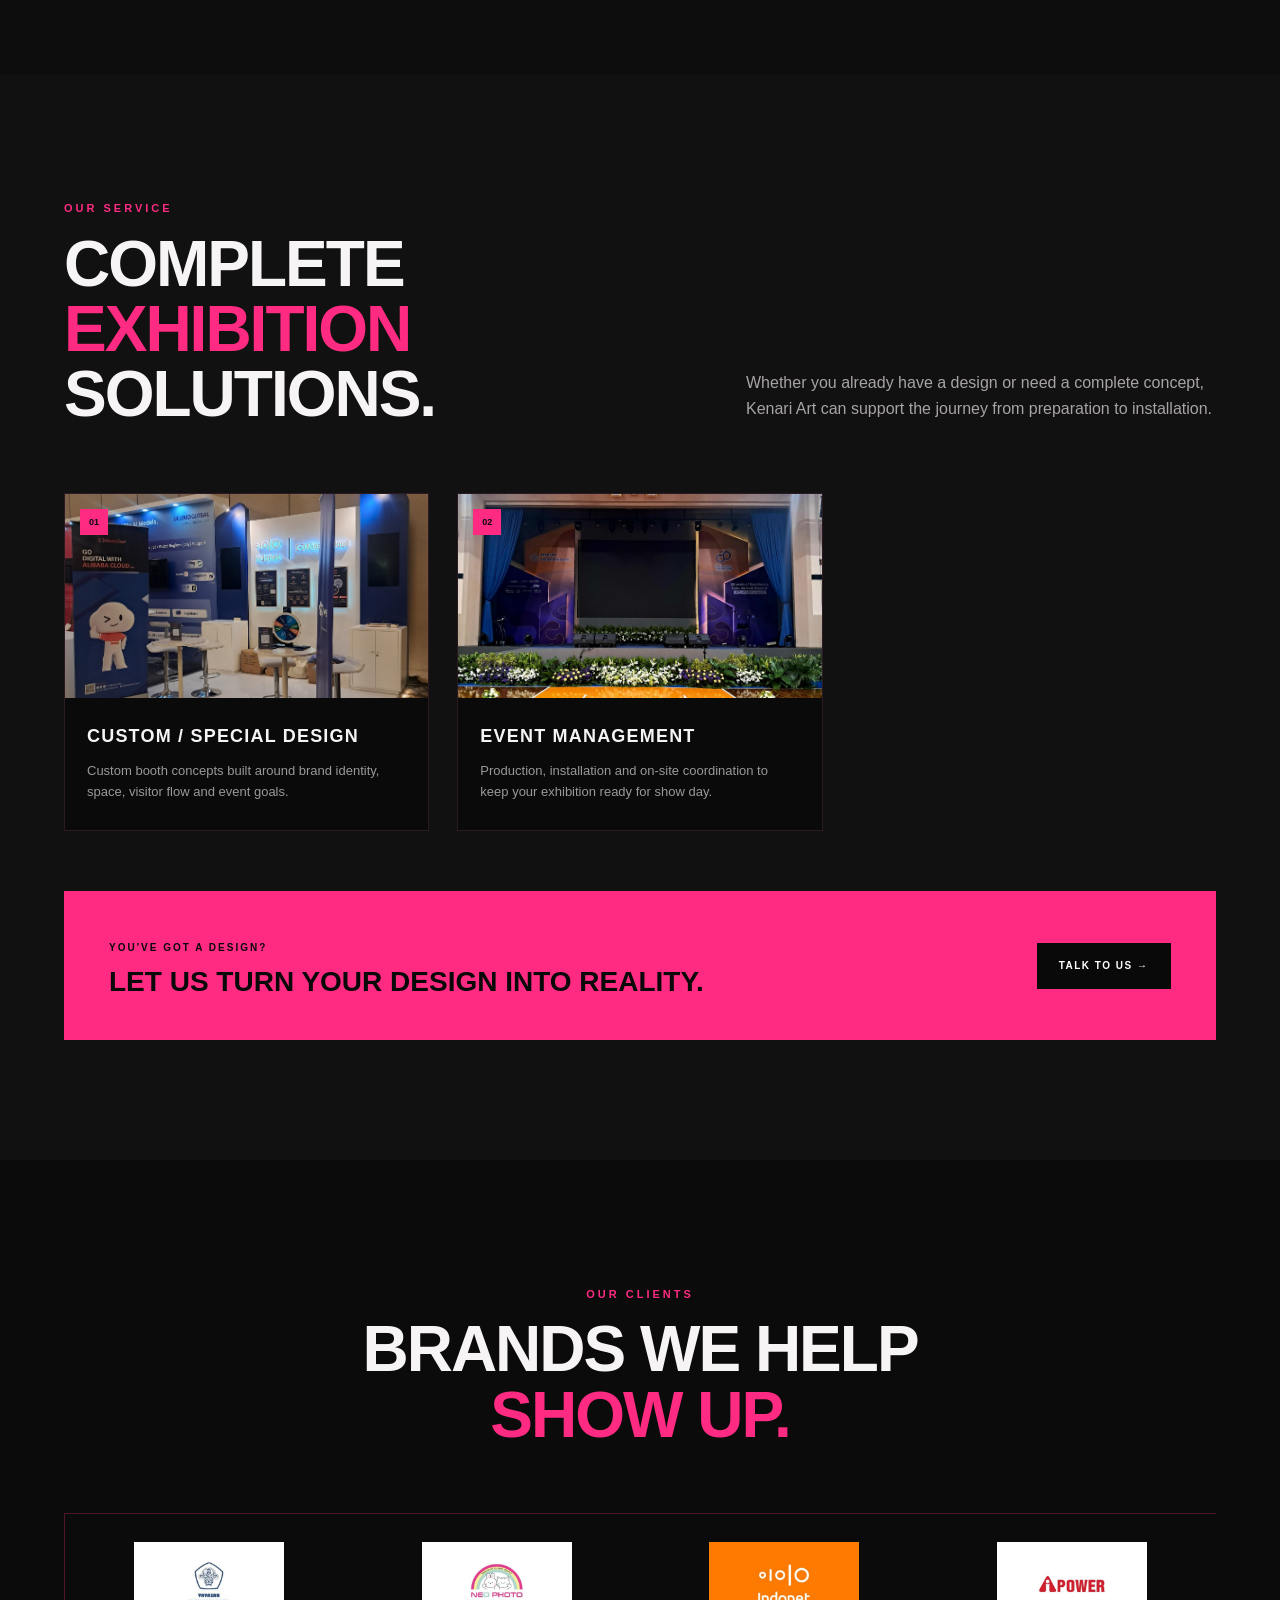
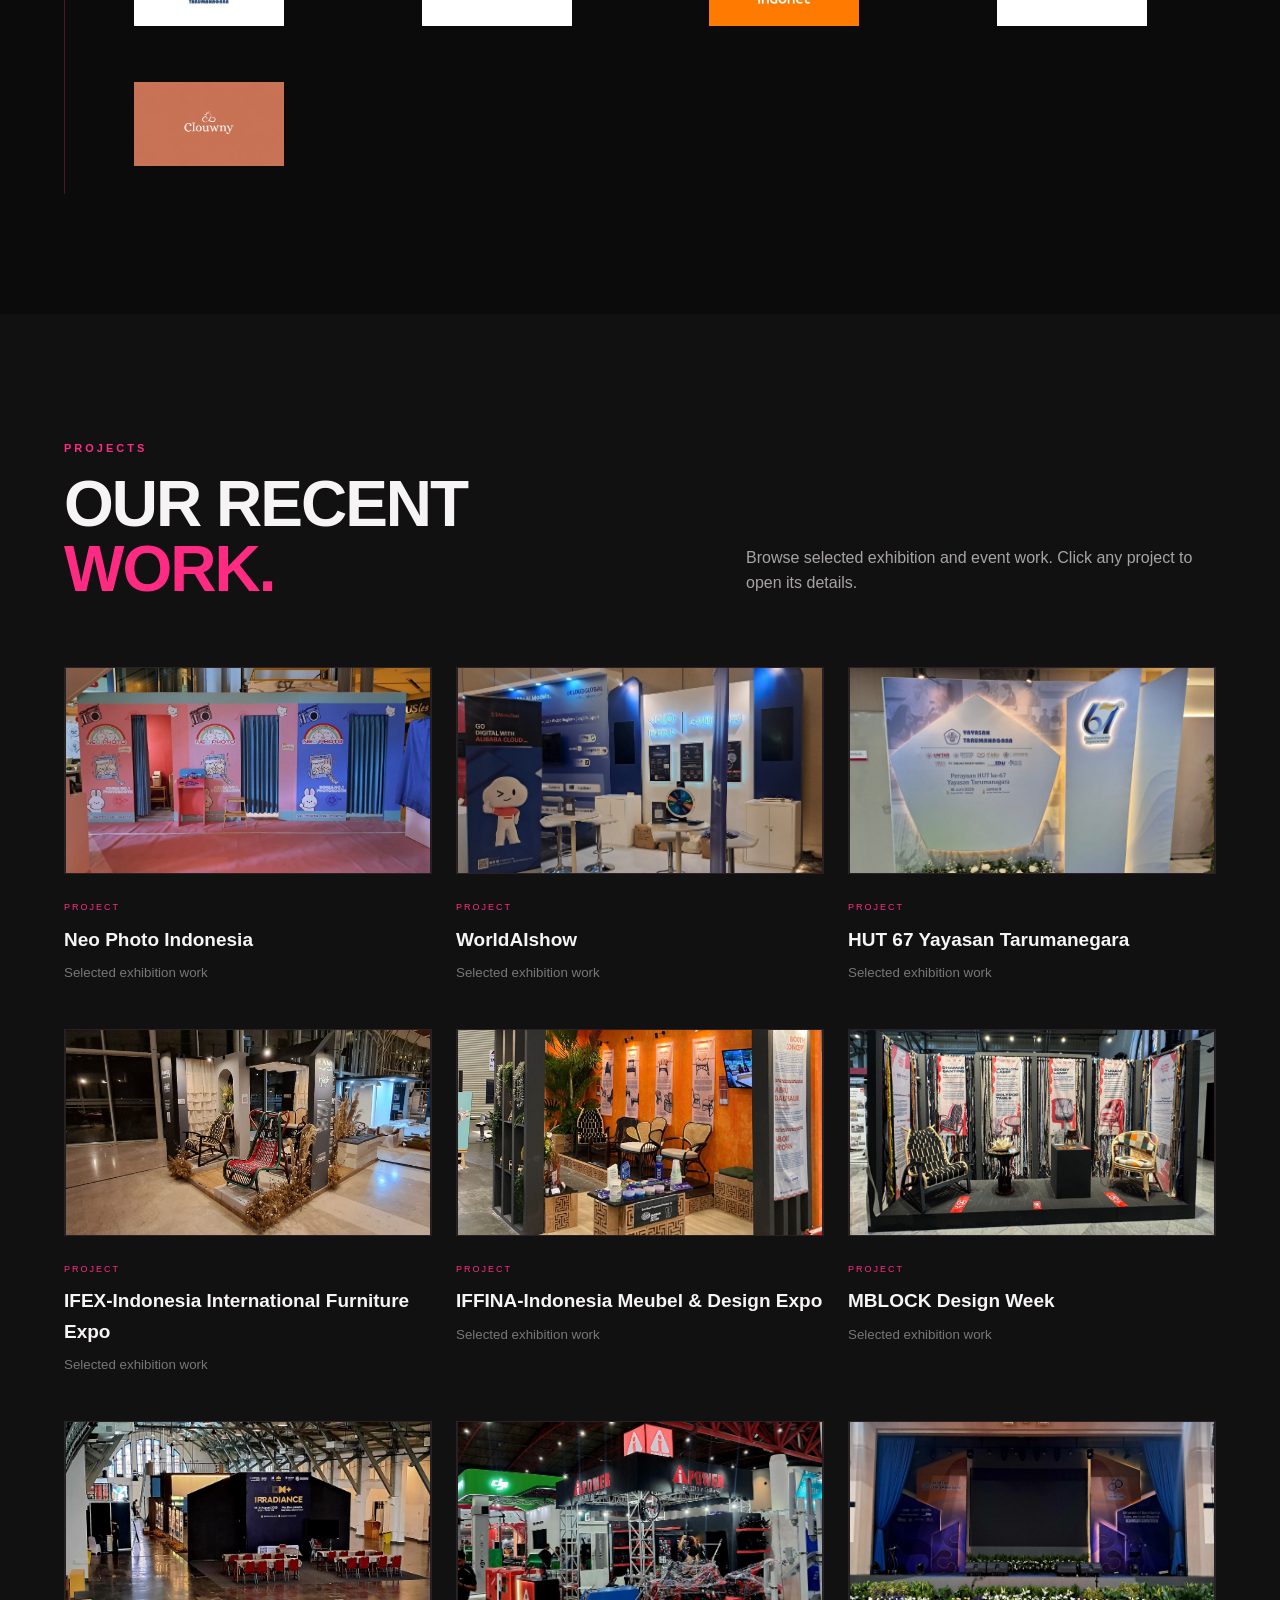
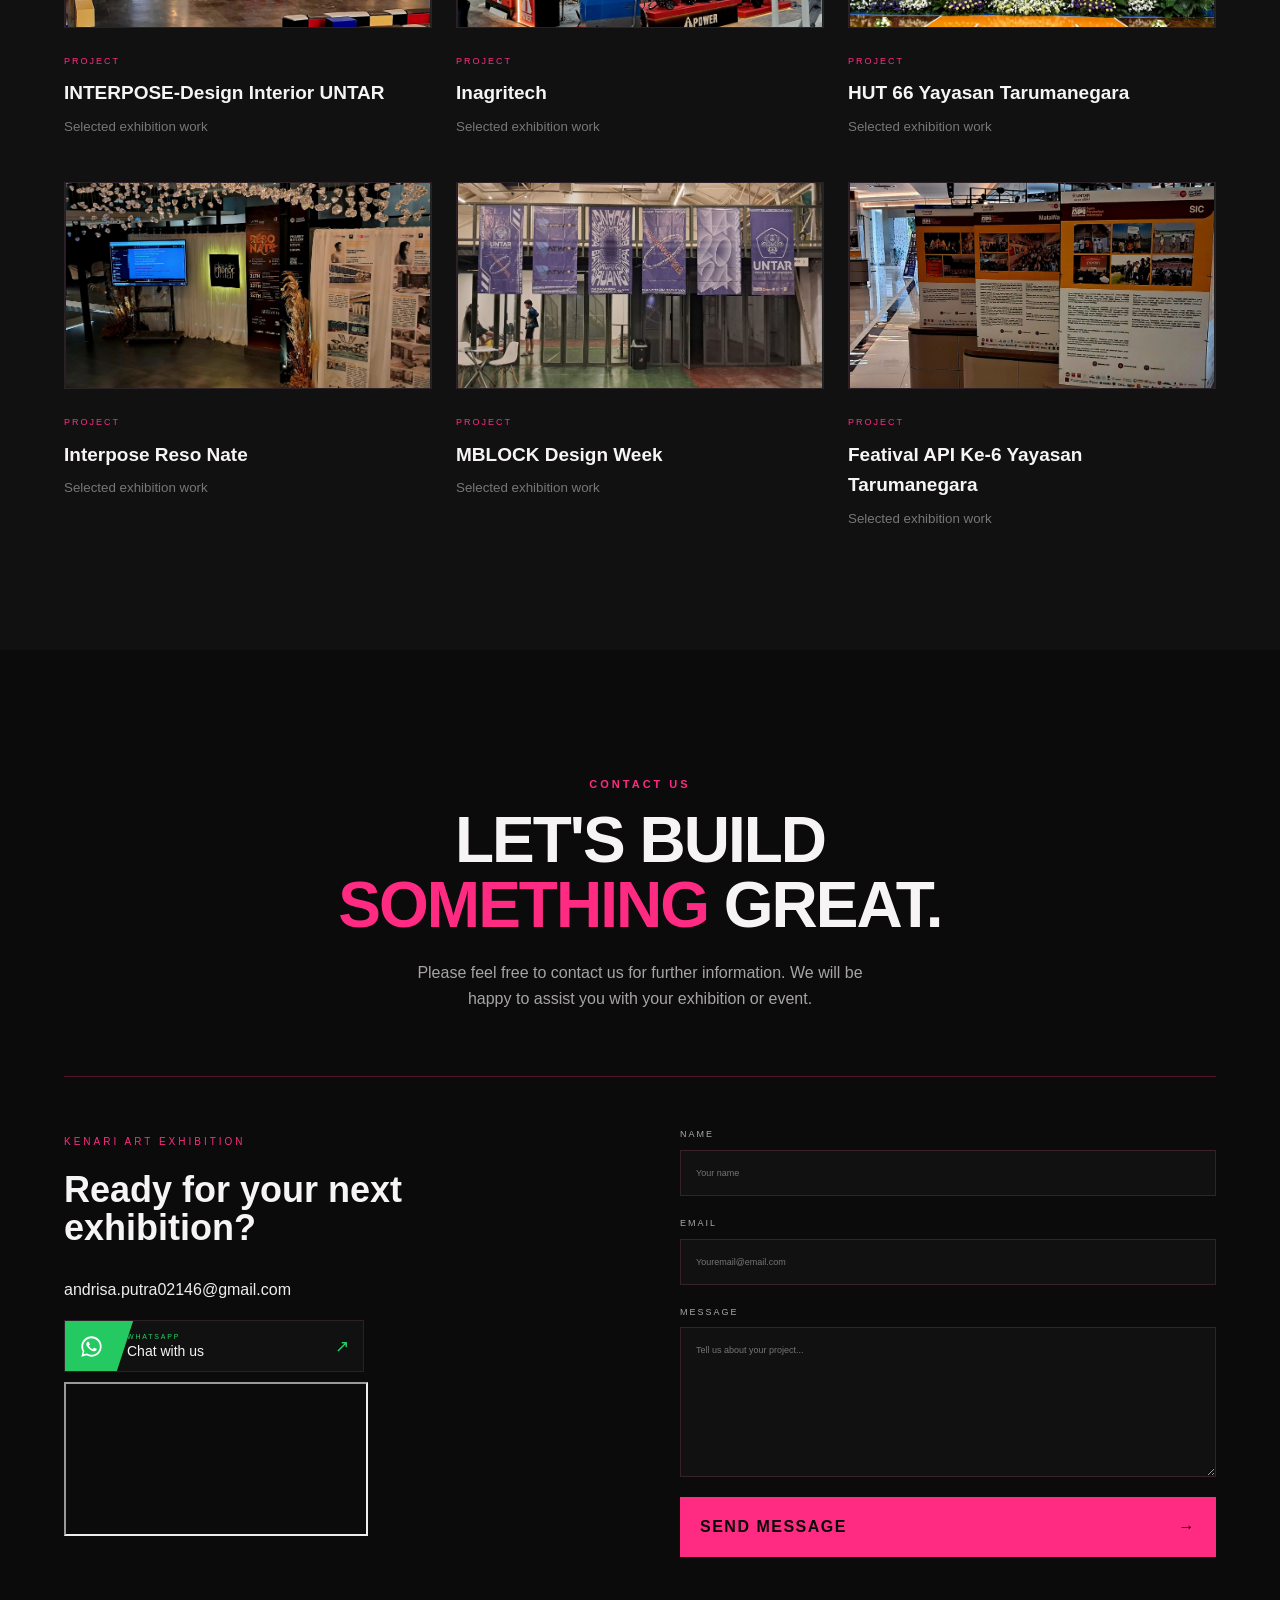
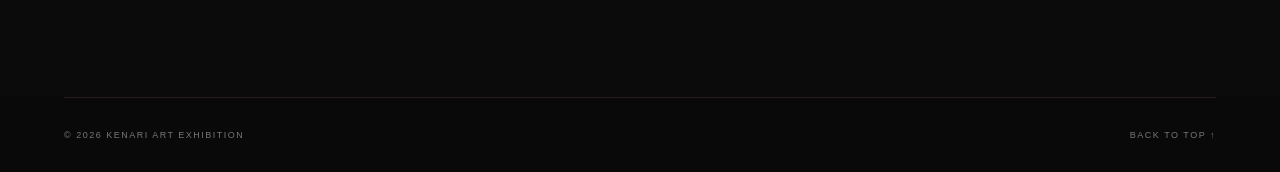
==== commit 3bc7fb1d: "update index.html" ====
--- a/index.html
+++ b/index.html
@@ -129,7 +129,15 @@
               </span>
               <span class="wa-banner-arrow">↗</span>
             </a>
-            <p>Jakarta, Indonesia<br>Indonesia Exhibition & Event Partner</p>
+            <div class="contact-map">
+              <iframe
+                src="https://maps.google.com/maps?q=-6.221174,106.671989&z=16&output=embed"
+                title="Lokasi Kenari Art Exhibition"
+                loading="lazy"
+                referrerpolicy="no-referrer-when-downgrade"
+                allowfullscreen>
+              </iframe>
+            </div>
           </div>
           <form class="contact-form" id="contactForm" action="https://formsubmit.co/ajax/andrisa.putra02146@gmail.com" method="POST">
             <input type="hidden" name="_subject" value="New Contact Message — Kenari Art Exhibition">
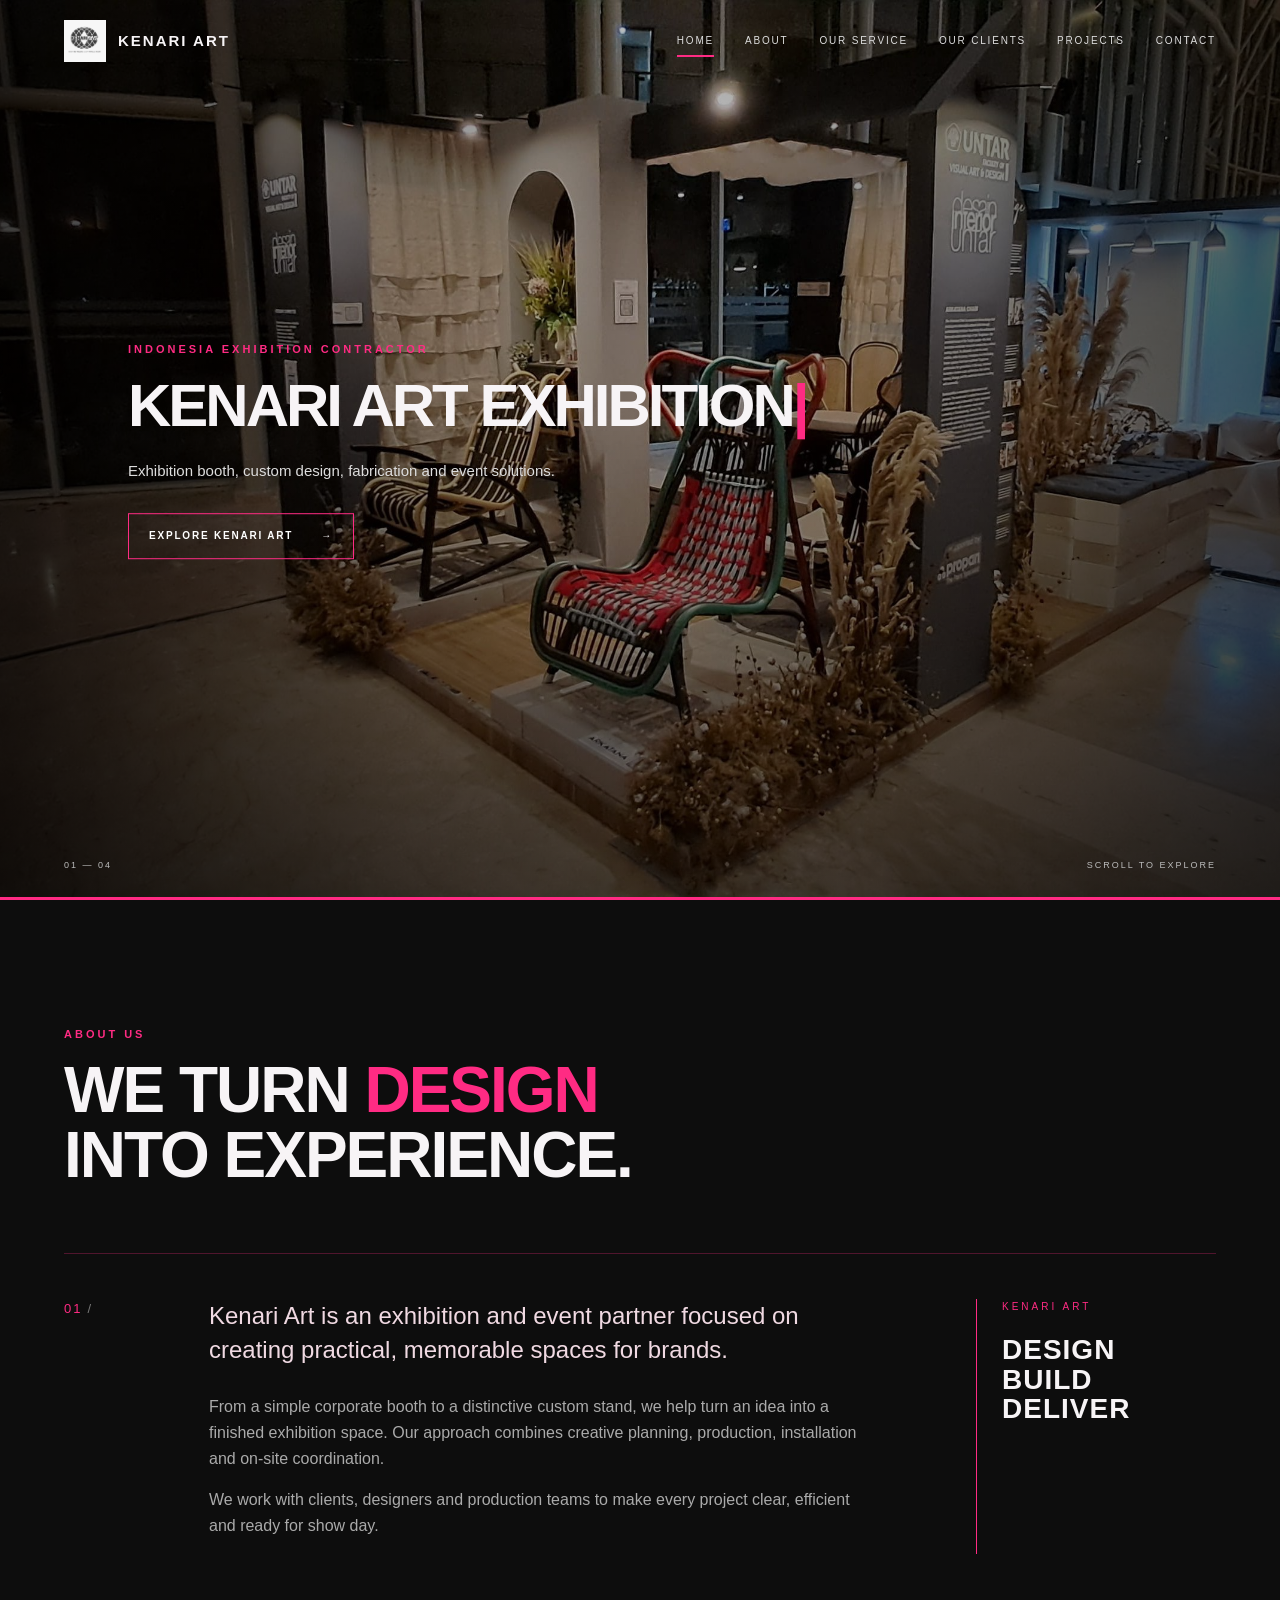
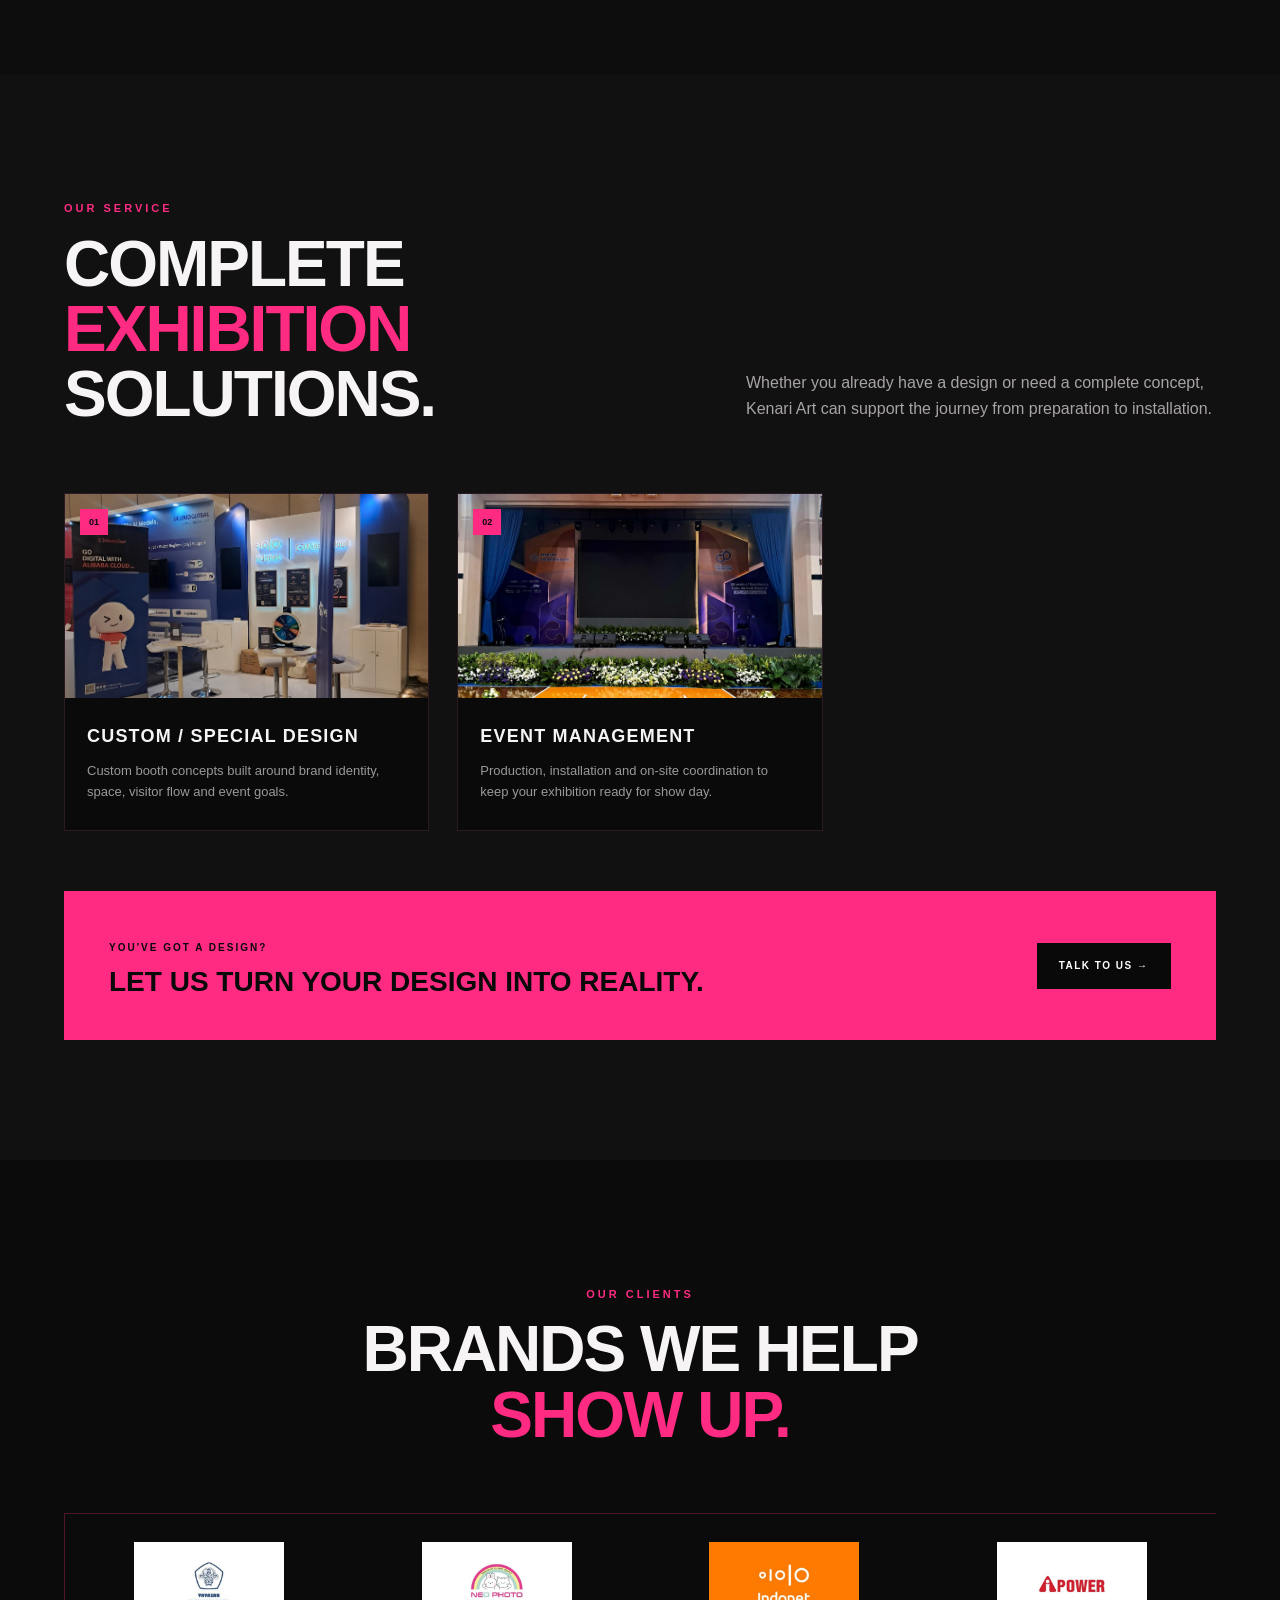
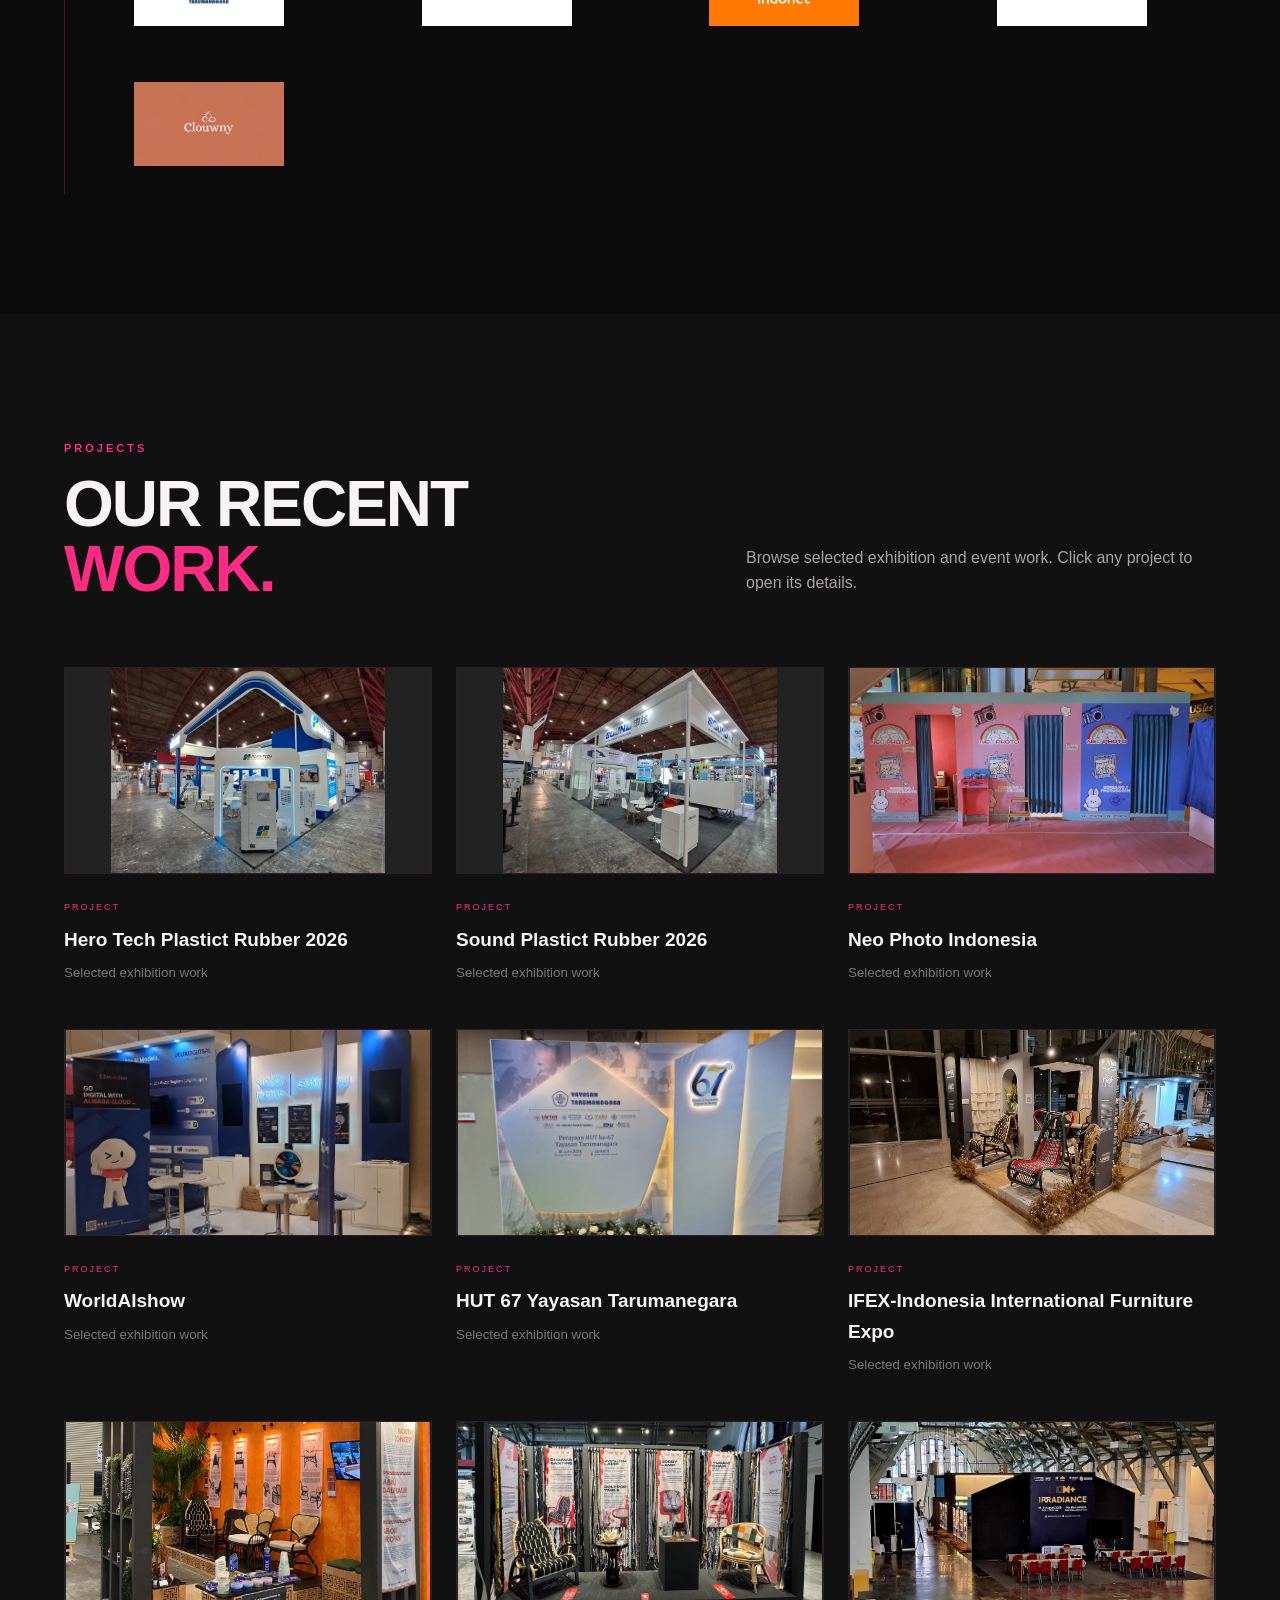
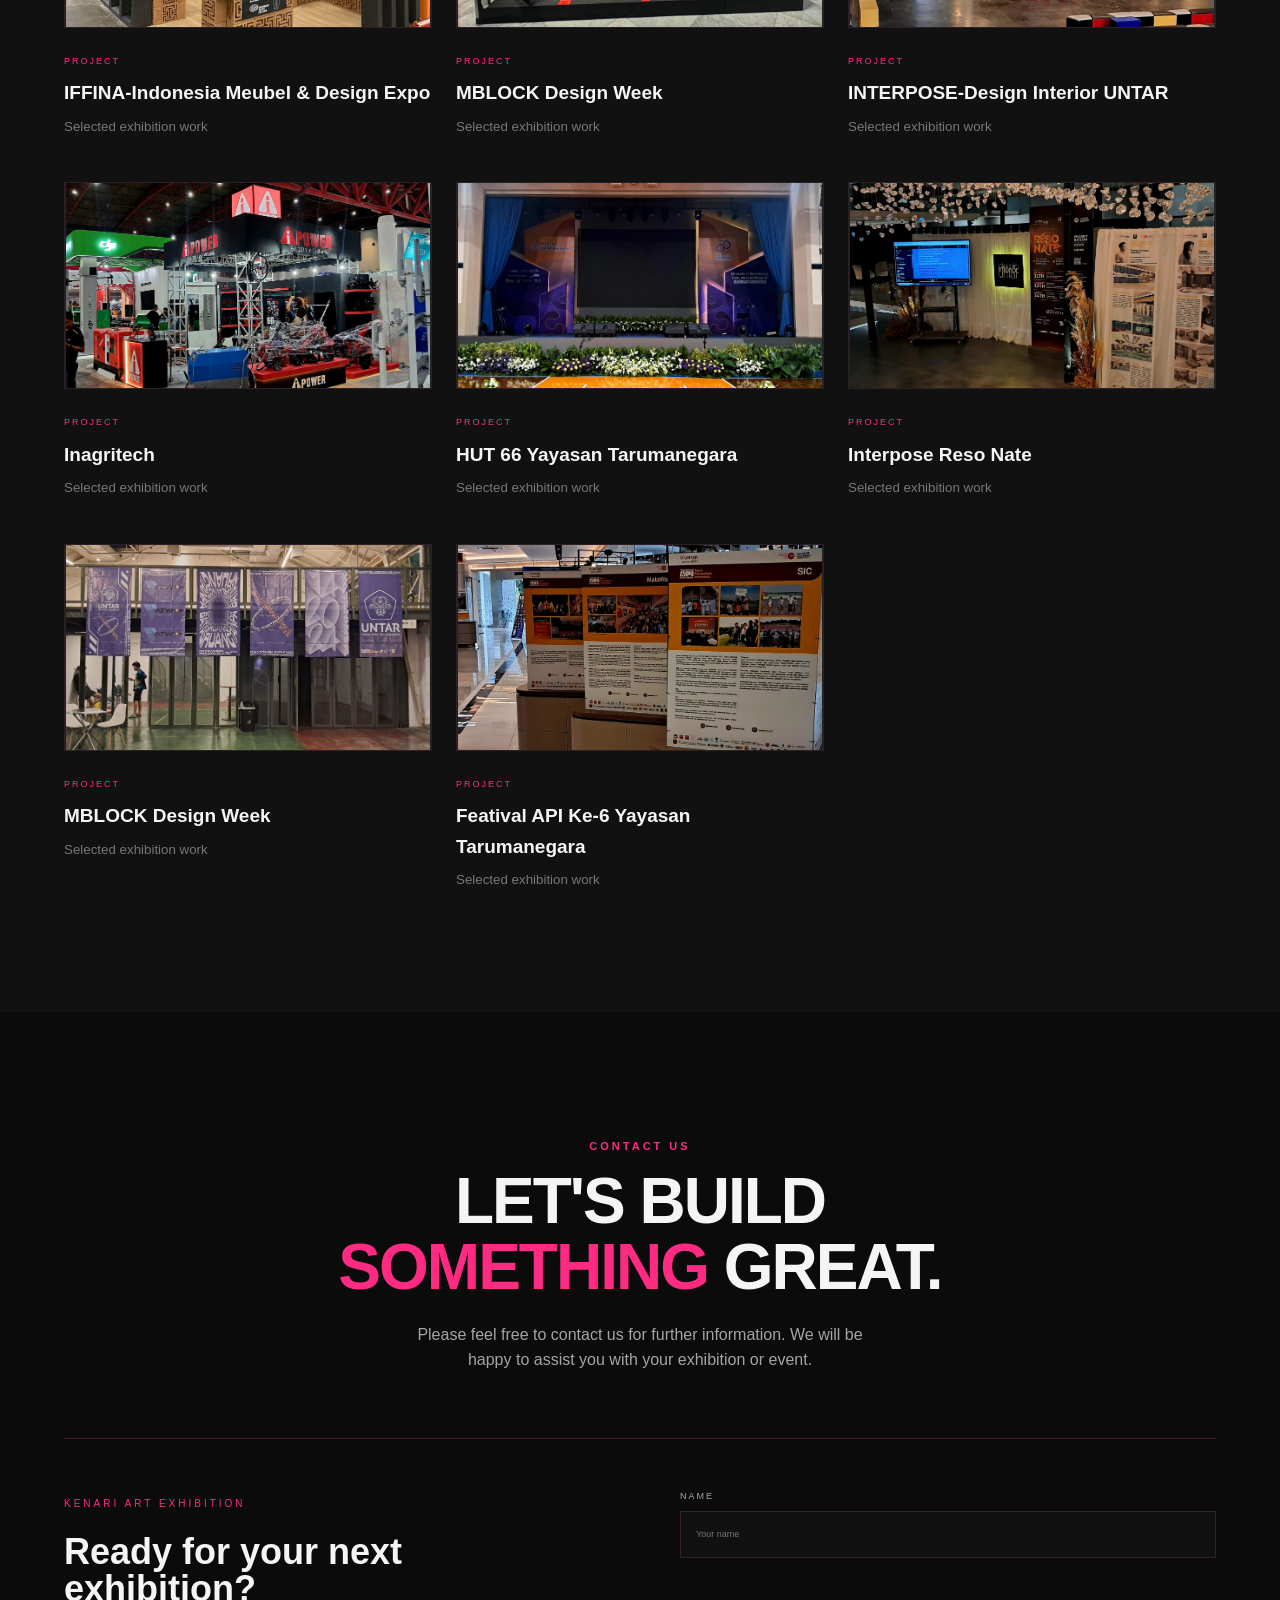
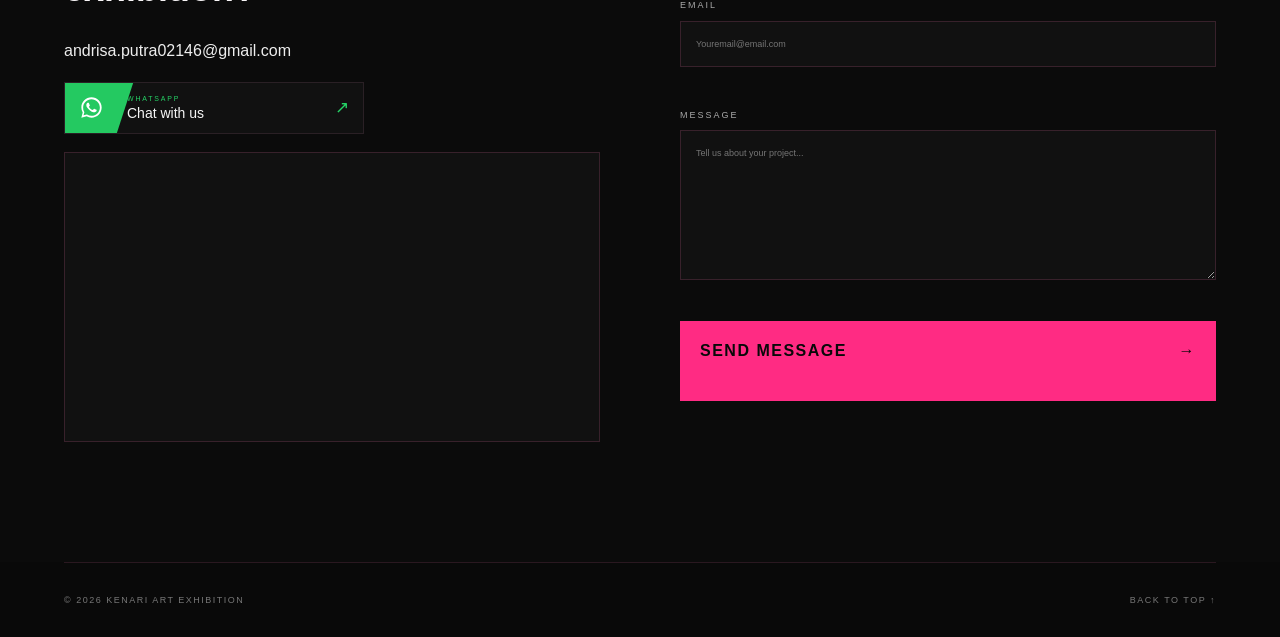
==== commit 56eb861d: "update index.html" ====
--- a/index.html
+++ b/index.html
@@ -92,6 +92,8 @@
       <div class="container">
         <div class="section-head split-head"><div><span class="eyebrow">PROJECTS</span><h2>OUR RECENT<br><em>WORK.</em></h2></div><p>Browse selected exhibition and event work. Click any project to open its details.</p></div>
         <div class="project-grid project-grid-20">
+          <article class="project-card" data-project="14" tabindex="0"><div class="project-image"><img src="assets/herotech-pri.jpg" alt="Sound"><span class="project-open">VIEW PROJECT ↗</span></div><div class="project-info"><span>PROJECT</span><h3>Hero Tech Plastict Rubber 2026</h3><small>Selected exhibition work</small></div></article>
+          <article class="project-card" data-project="13" tabindex="0"><div class="project-image"><img src="assets/sound-pri.jpg" alt="Sound"><span class="project-open">VIEW PROJECT ↗</span></div><div class="project-info"><span>PROJECT</span><h3>Sound Plastict Rubber 2026</h3><small>Selected exhibition work</small></div></article>
           <article class="project-card" data-project="1" tabindex="0"><div class="project-image"><img src="assets/neo.jpg" alt="NEO"><span class="project-open">VIEW PROJECT ↗</span></div><div class="project-info"><span>PROJECT</span><h3>Neo Photo Indonesia</h3><small>Selected exhibition work</small></div></article>
           <article class="project-card" data-project="2" tabindex="0"><div class="project-image"><img src="assets/Aishow.jpg" alt="AISHOW"><span class="project-open">VIEW PROJECT ↗</span></div><div class="project-info"><span>PROJECT</span><h3>WorldAIshow</h3><small>Selected exhibition work</small></div></article>
           <article class="project-card" data-project="3" tabindex="0"><div class="project-image"><img src="assets/hut67.jpg" alt="HUT 67"><span class="project-open">VIEW PROJECT ↗</span></div><div class="project-info"><span>PROJECT</span><h3>HUT 67 Yayasan Tarumanegara</h3><small>Selected exhibition work</small></div></article>
--- a/css/style.css
+++ b/css/style.css
@@ -187,4 +187,27 @@
 
 .clients-grid > * {
     border: none !important;
-}+}
+
+/* Google Maps location in the contact section */
+.contact-details .contact-map {
+    width: 100%;
+    max-width: 100%;
+    height: 290px;
+    margin-top: 18px;
+    overflow: hidden;
+    border: 1px solid #38212b;
+    background: #111;
+}
+.contact-details .contact-map iframe {
+    display: block;
+    width: 100%;
+    height: 100%;
+    border: 0;
+    filter: grayscale(0.12) contrast(0.96);
+}
+@media (max-width: 700px) {
+    .contact-details .contact-map {
+        height: 280px;
+    }
+}
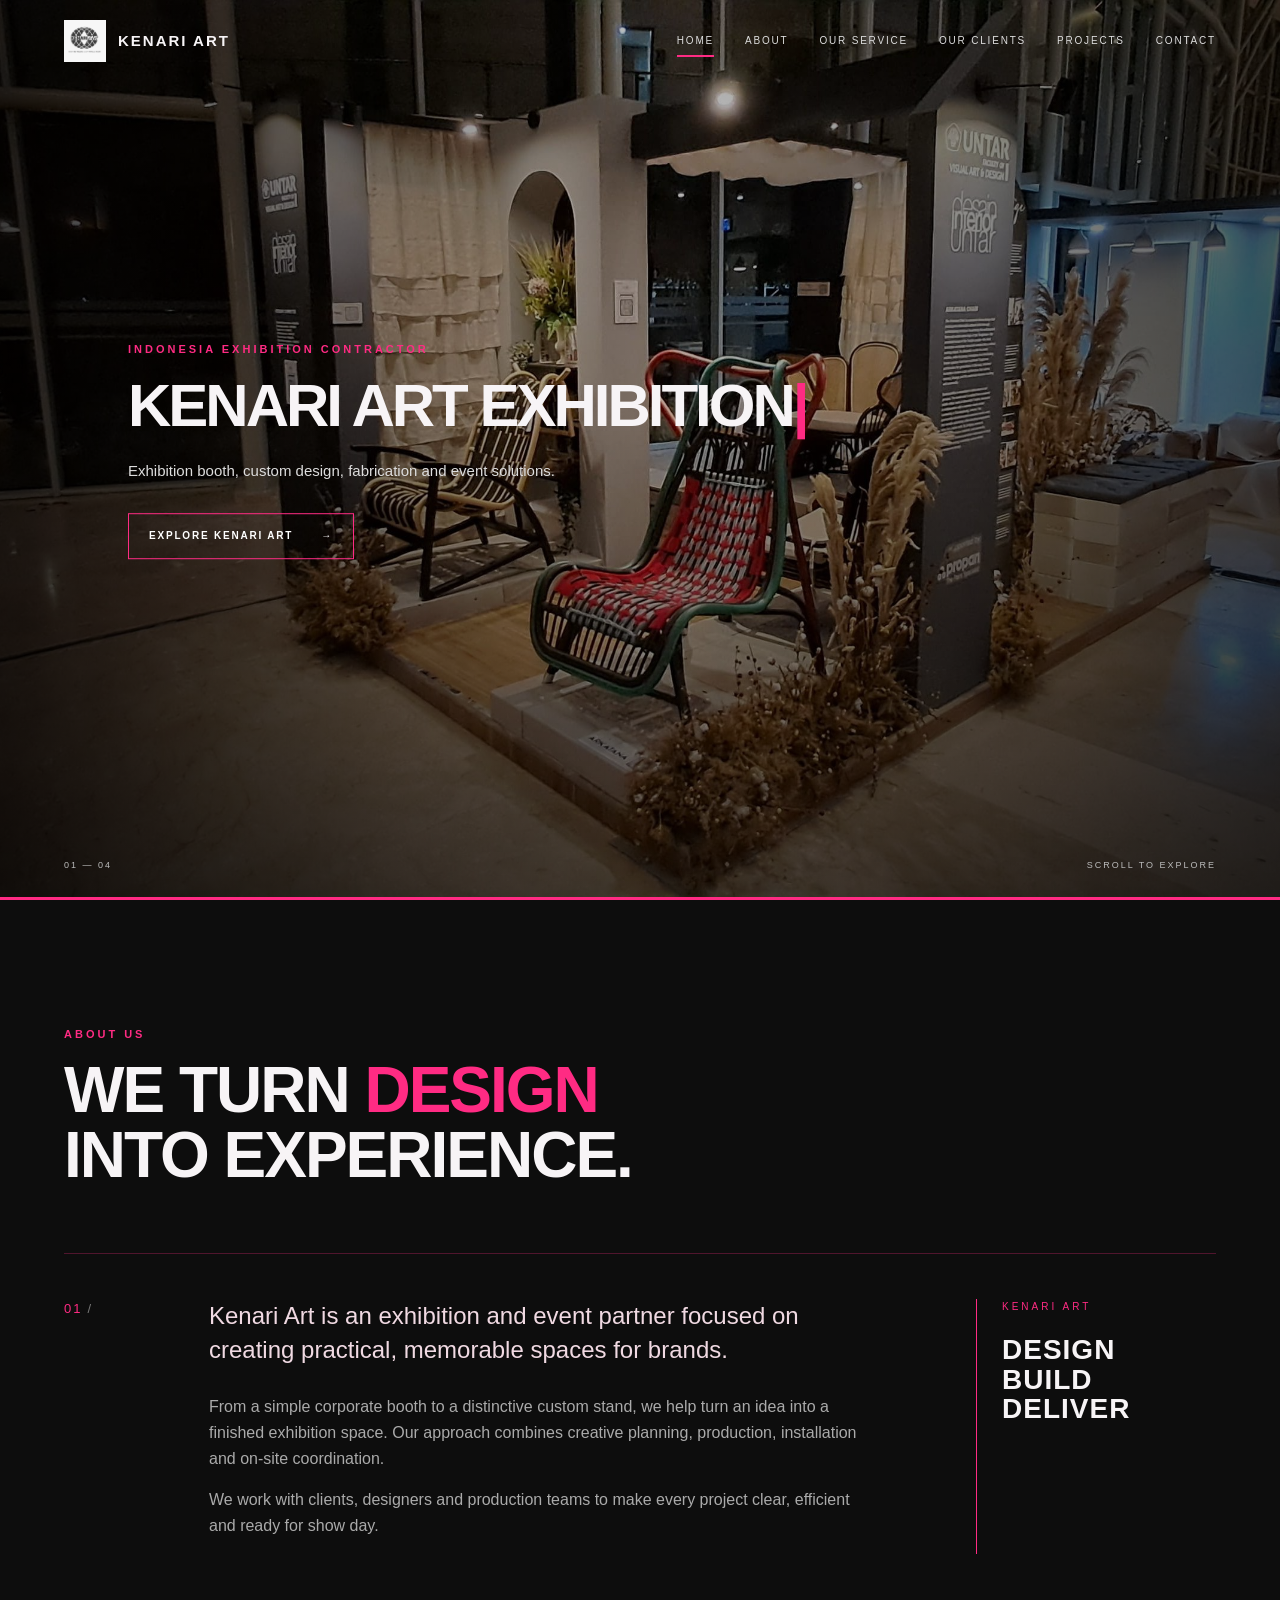
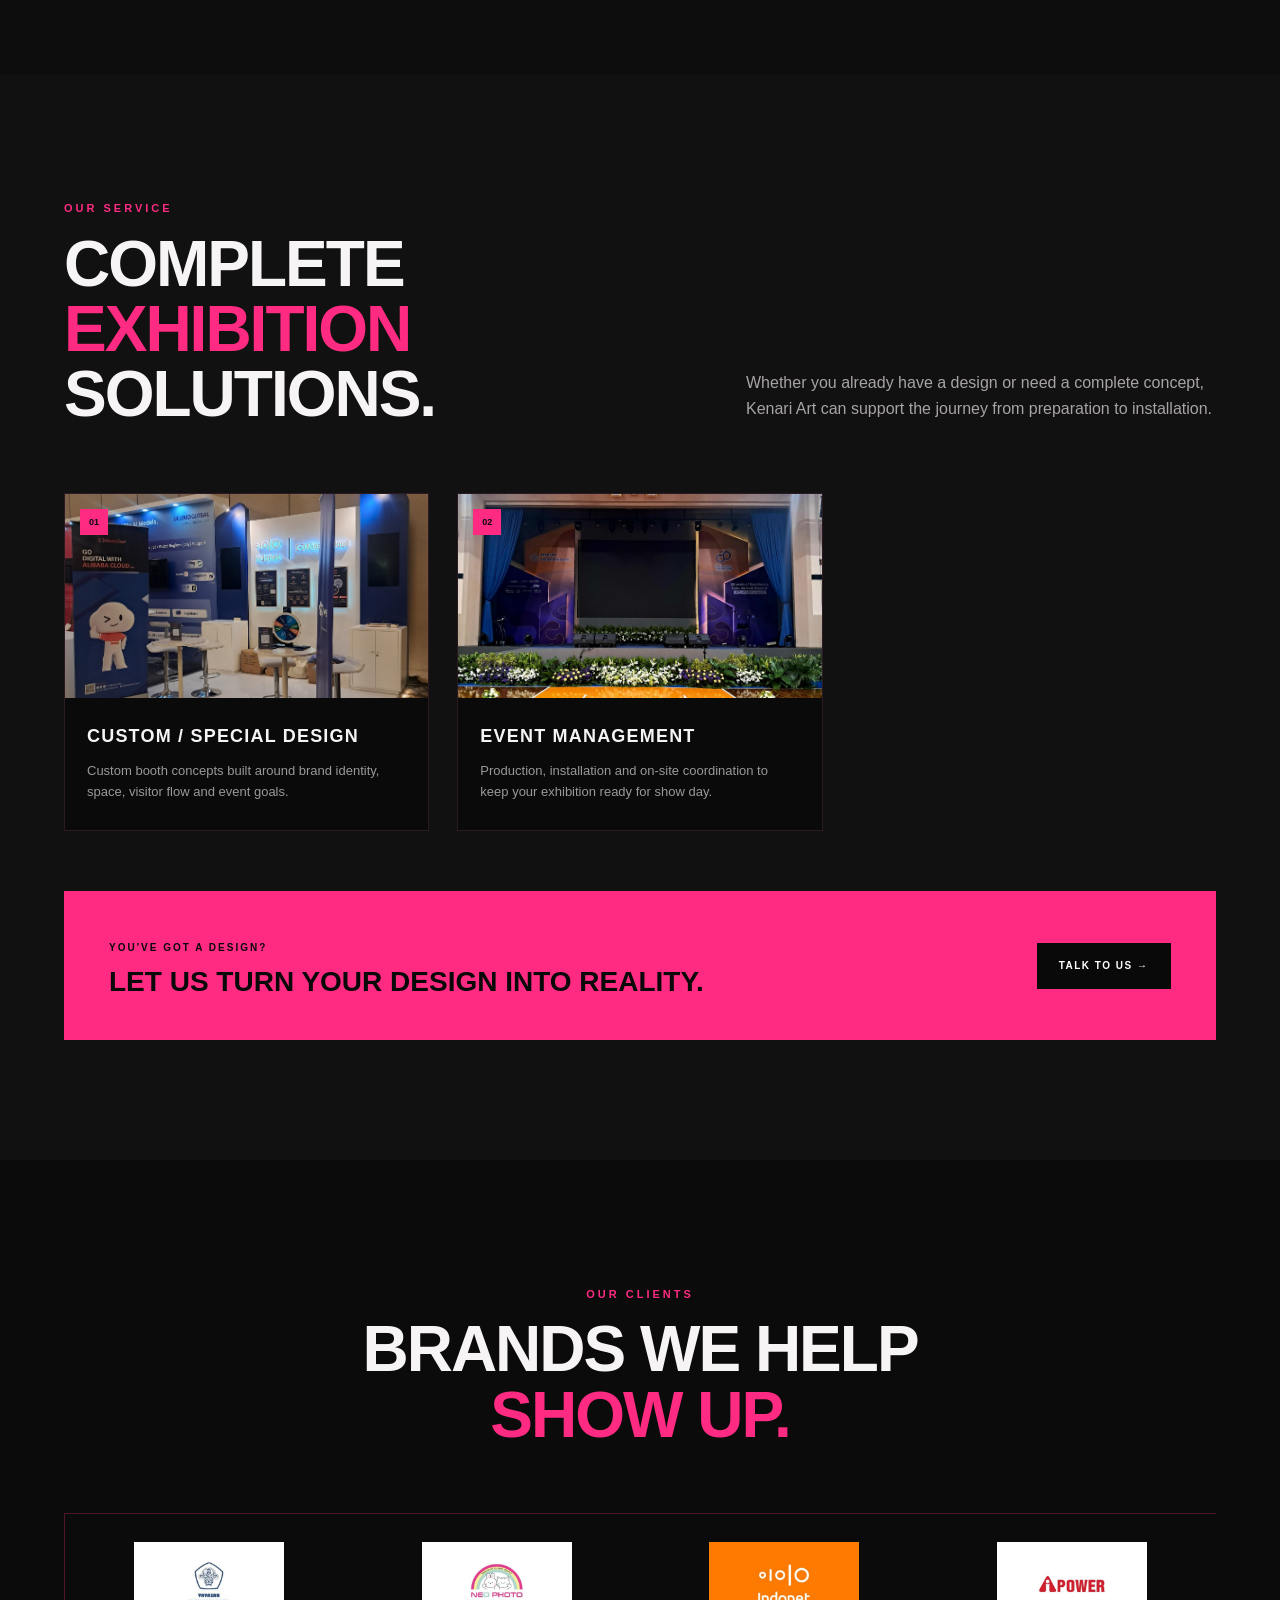
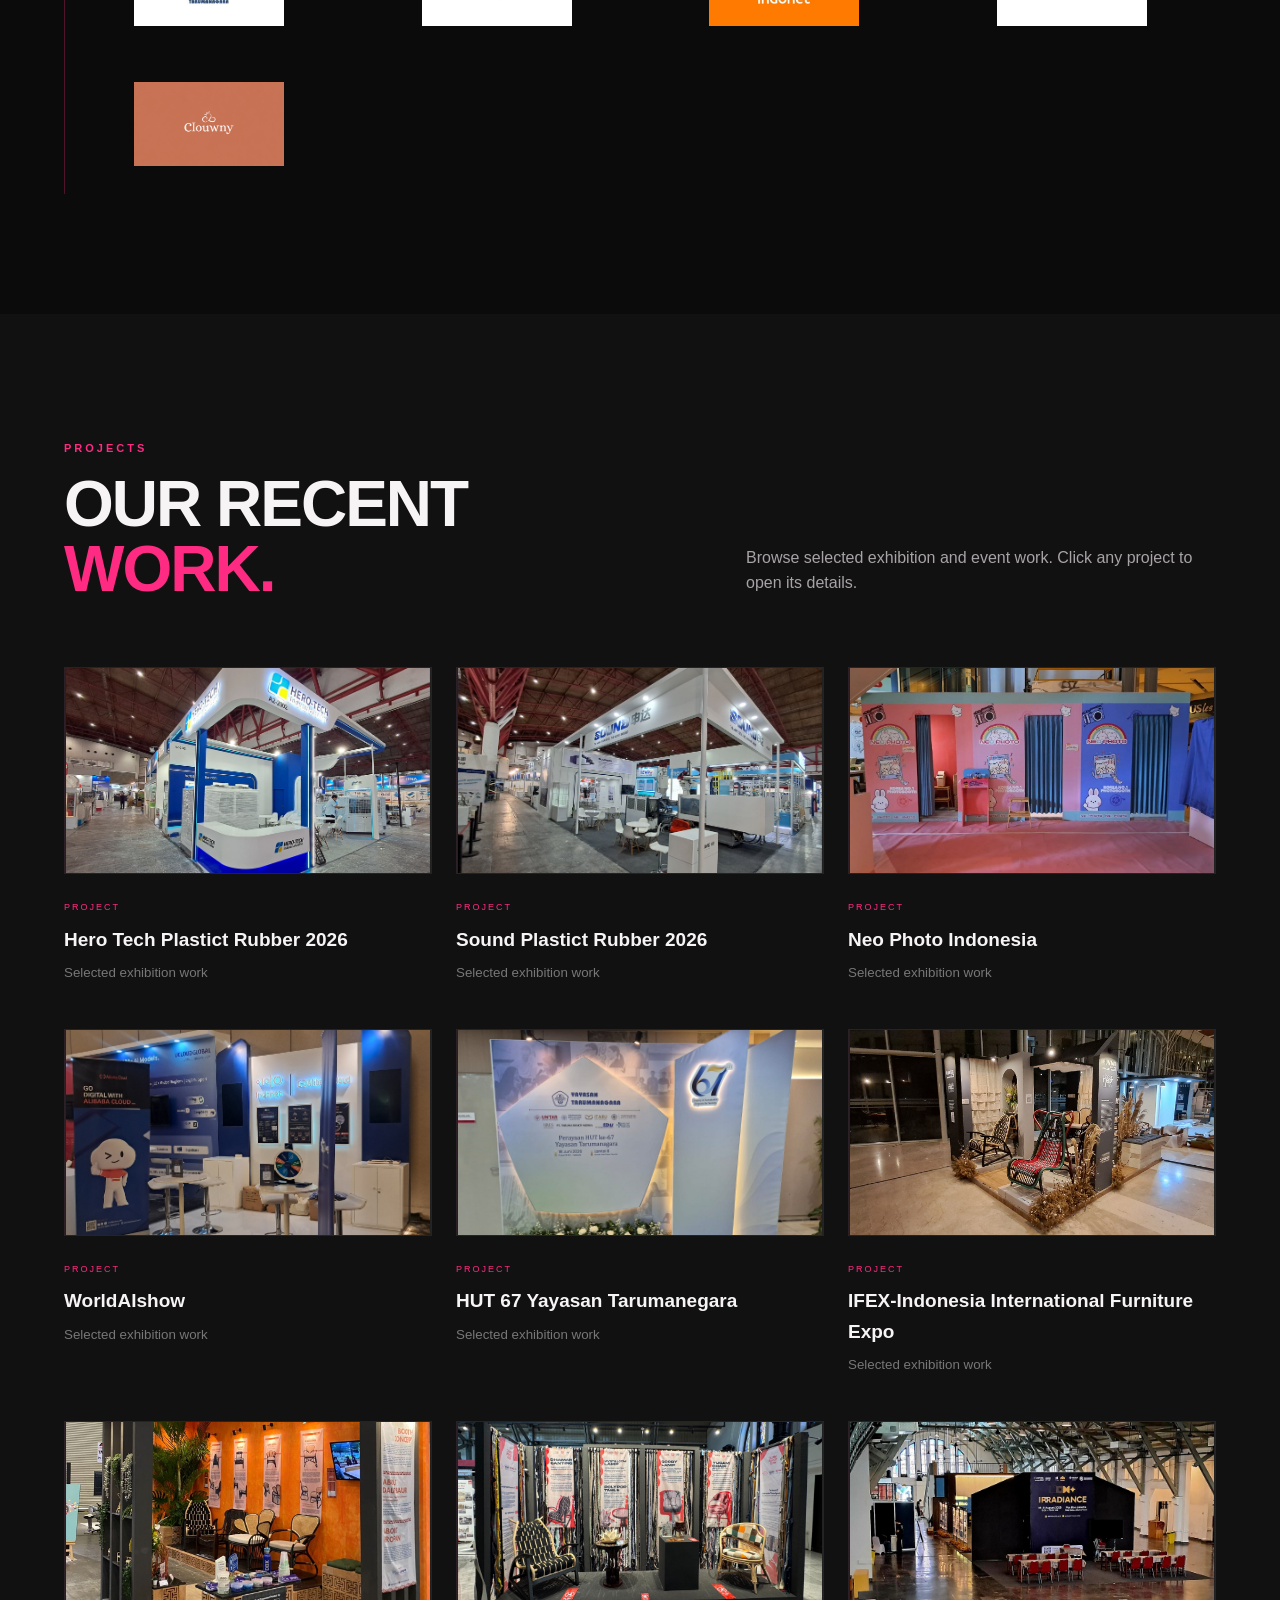
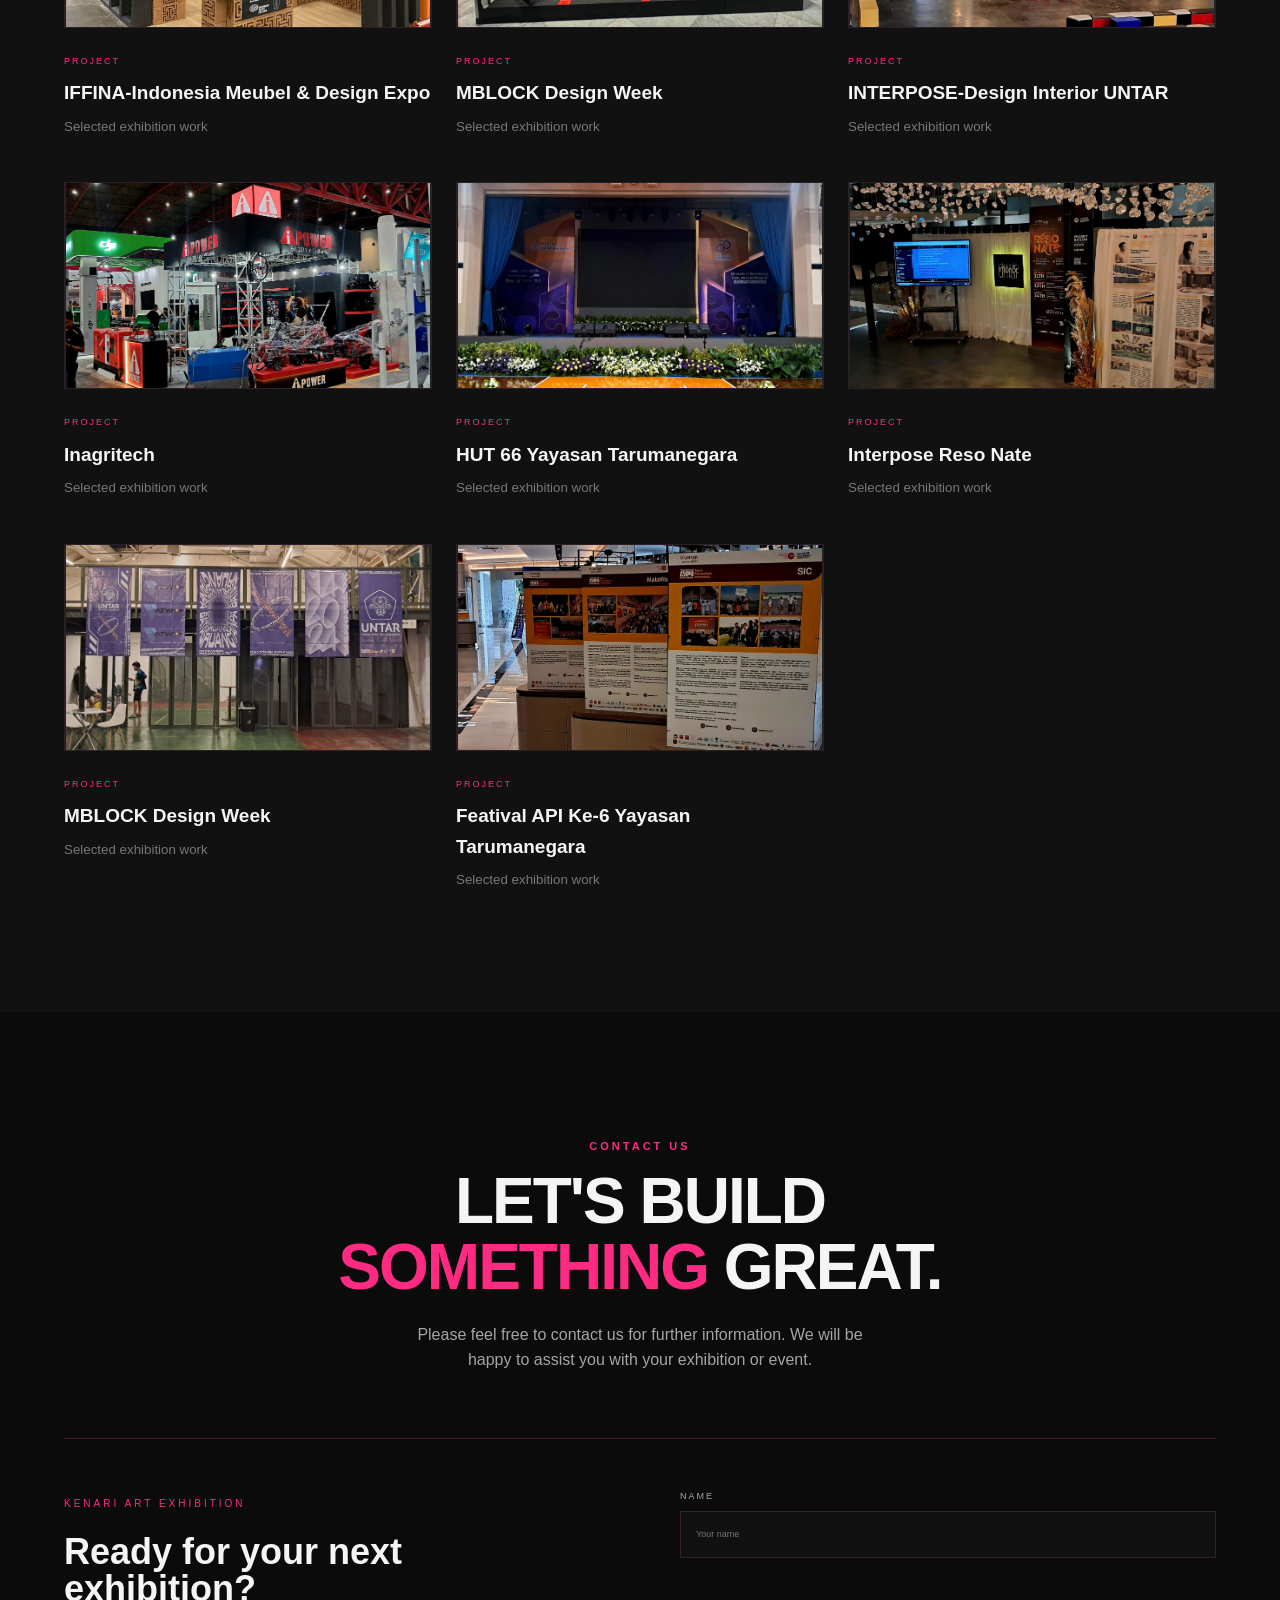
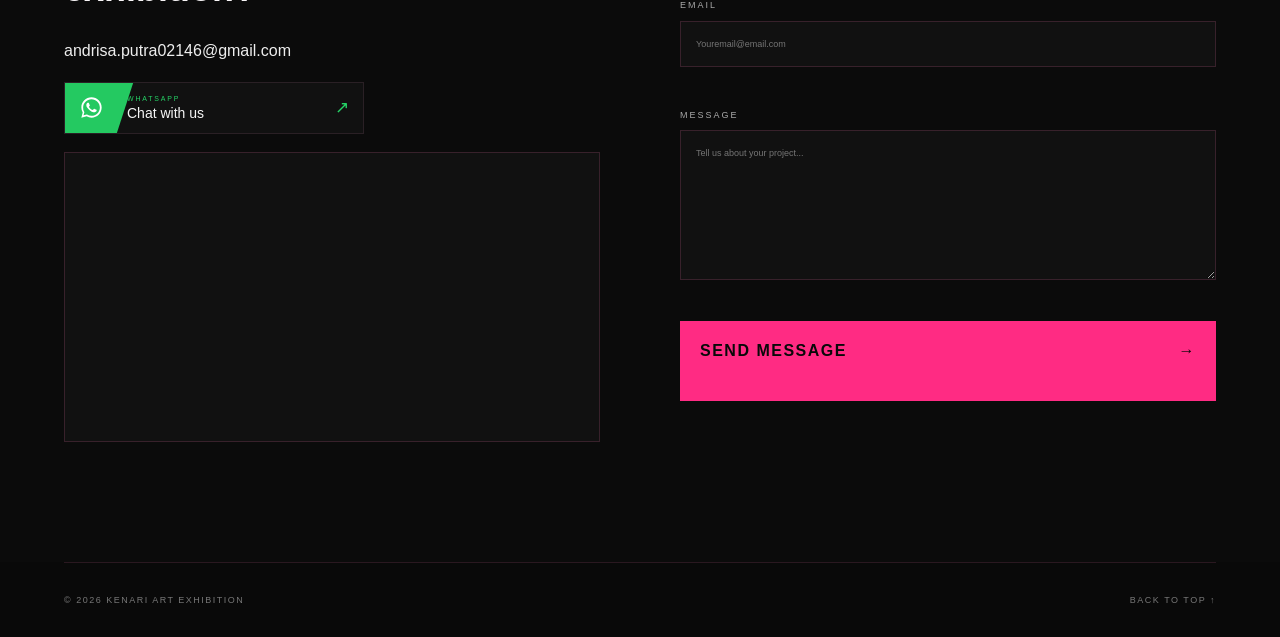
==== commit f501c97f: "update index.html" ====
--- a/index.html
+++ b/index.html
@@ -92,8 +92,8 @@
       <div class="container">
         <div class="section-head split-head"><div><span class="eyebrow">PROJECTS</span><h2>OUR RECENT<br><em>WORK.</em></h2></div><p>Browse selected exhibition and event work. Click any project to open its details.</p></div>
         <div class="project-grid project-grid-20">
-          <article class="project-card" data-project="14" tabindex="0"><div class="project-image"><img src="assets/herotech-pri.jpg" alt="Sound"><span class="project-open">VIEW PROJECT ↗</span></div><div class="project-info"><span>PROJECT</span><h3>Hero Tech Plastict Rubber 2026</h3><small>Selected exhibition work</small></div></article>
-          <article class="project-card" data-project="13" tabindex="0"><div class="project-image"><img src="assets/sound-pri.jpg" alt="Sound"><span class="project-open">VIEW PROJECT ↗</span></div><div class="project-info"><span>PROJECT</span><h3>Sound Plastict Rubber 2026</h3><small>Selected exhibition work</small></div></article>
+          <article class="project-card" data-project="14" tabindex="0"><div class="project-image"><img src="assets/Herotech.jpg" alt="Herotech"><span class="project-open">VIEW PROJECT ↗</span></div><div class="project-info"><span>PROJECT</span><h3>Hero Tech Plastict Rubber 2026</h3><small>Selected exhibition work</small></div></article>
+          <article class="project-card" data-project="13" tabindex="0"><div class="project-image"><img src="assets/Sound.jpg" alt="Sound"><span class="project-open">VIEW PROJECT ↗</span></div><div class="project-info"><span>PROJECT</span><h3>Sound Plastict Rubber 2026</h3><small>Selected exhibition work</small></div></article>
           <article class="project-card" data-project="1" tabindex="0"><div class="project-image"><img src="assets/neo.jpg" alt="NEO"><span class="project-open">VIEW PROJECT ↗</span></div><div class="project-info"><span>PROJECT</span><h3>Neo Photo Indonesia</h3><small>Selected exhibition work</small></div></article>
           <article class="project-card" data-project="2" tabindex="0"><div class="project-image"><img src="assets/Aishow.jpg" alt="AISHOW"><span class="project-open">VIEW PROJECT ↗</span></div><div class="project-info"><span>PROJECT</span><h3>WorldAIshow</h3><small>Selected exhibition work</small></div></article>
           <article class="project-card" data-project="3" tabindex="0"><div class="project-image"><img src="assets/hut67.jpg" alt="HUT 67"><span class="project-open">VIEW PROJECT ↗</span></div><div class="project-info"><span>PROJECT</span><h3>HUT 67 Yayasan Tarumanegara</h3><small>Selected exhibition work</small></div></article>
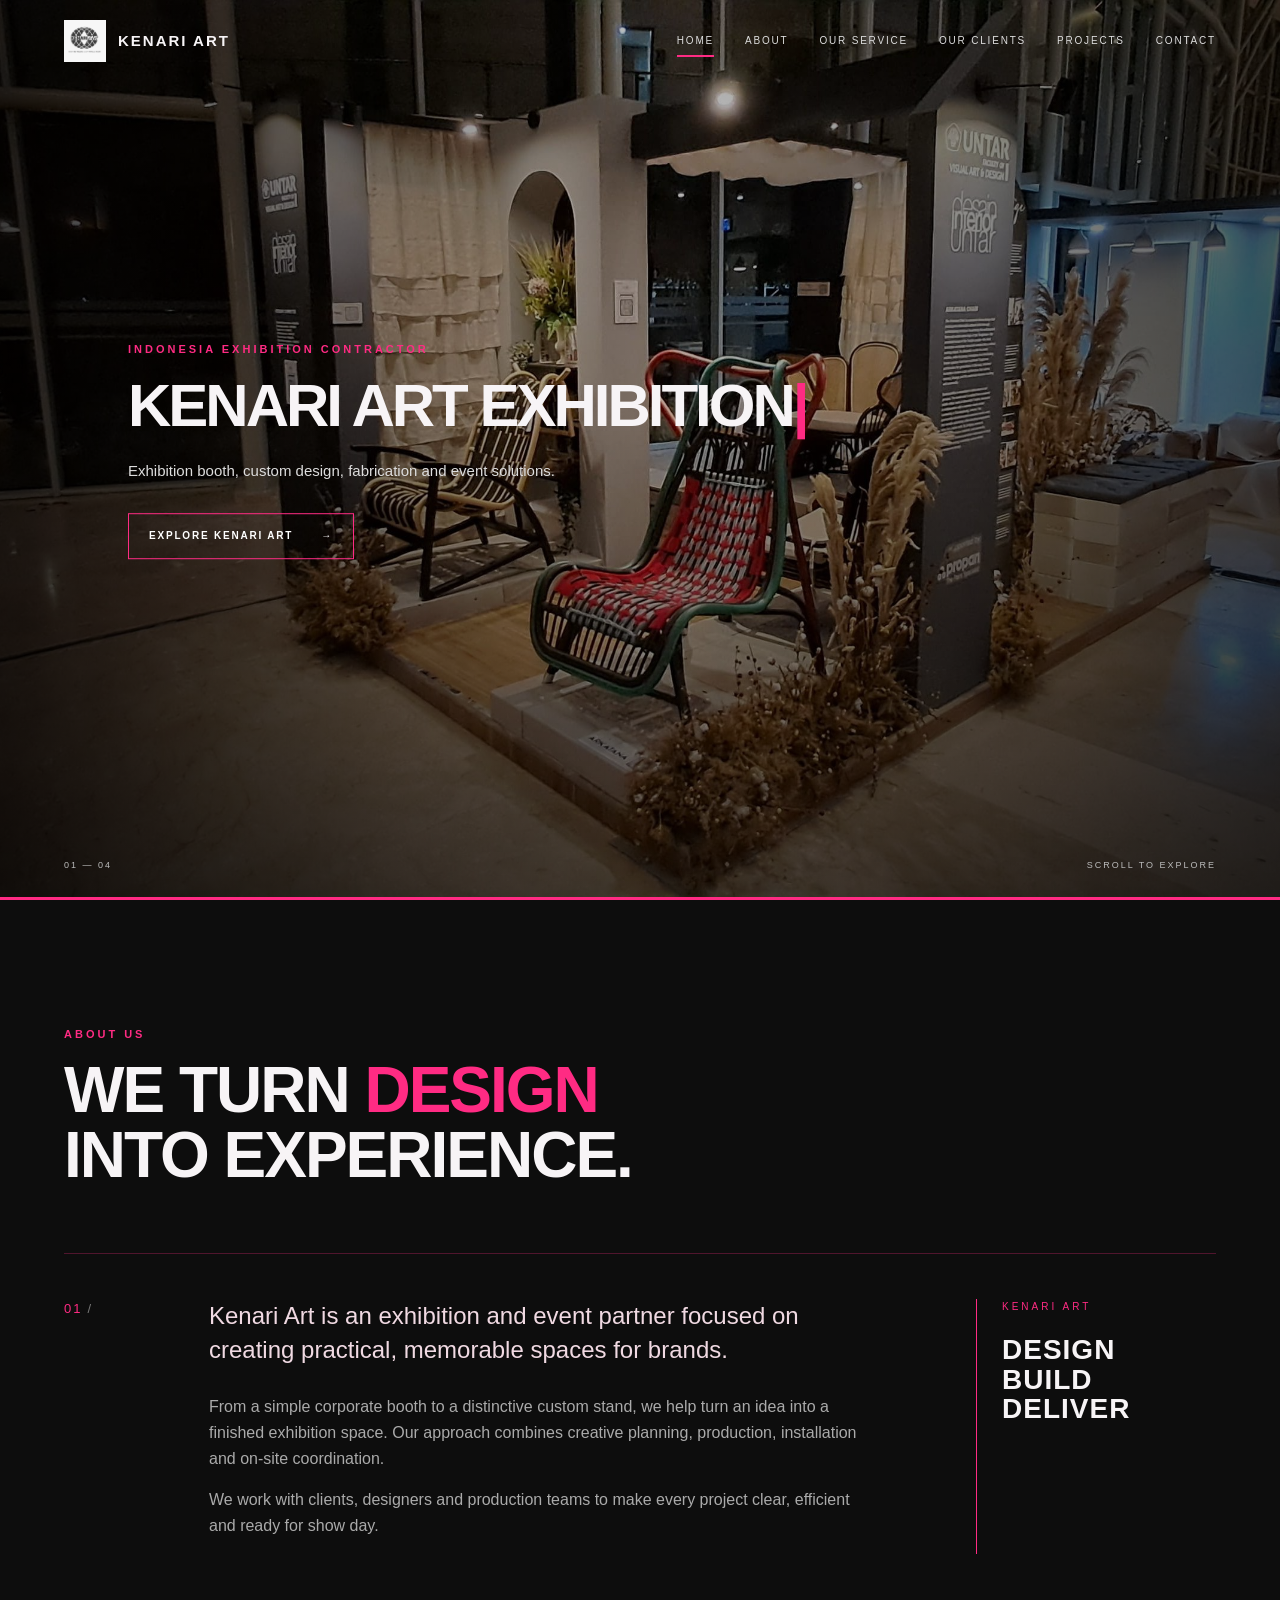
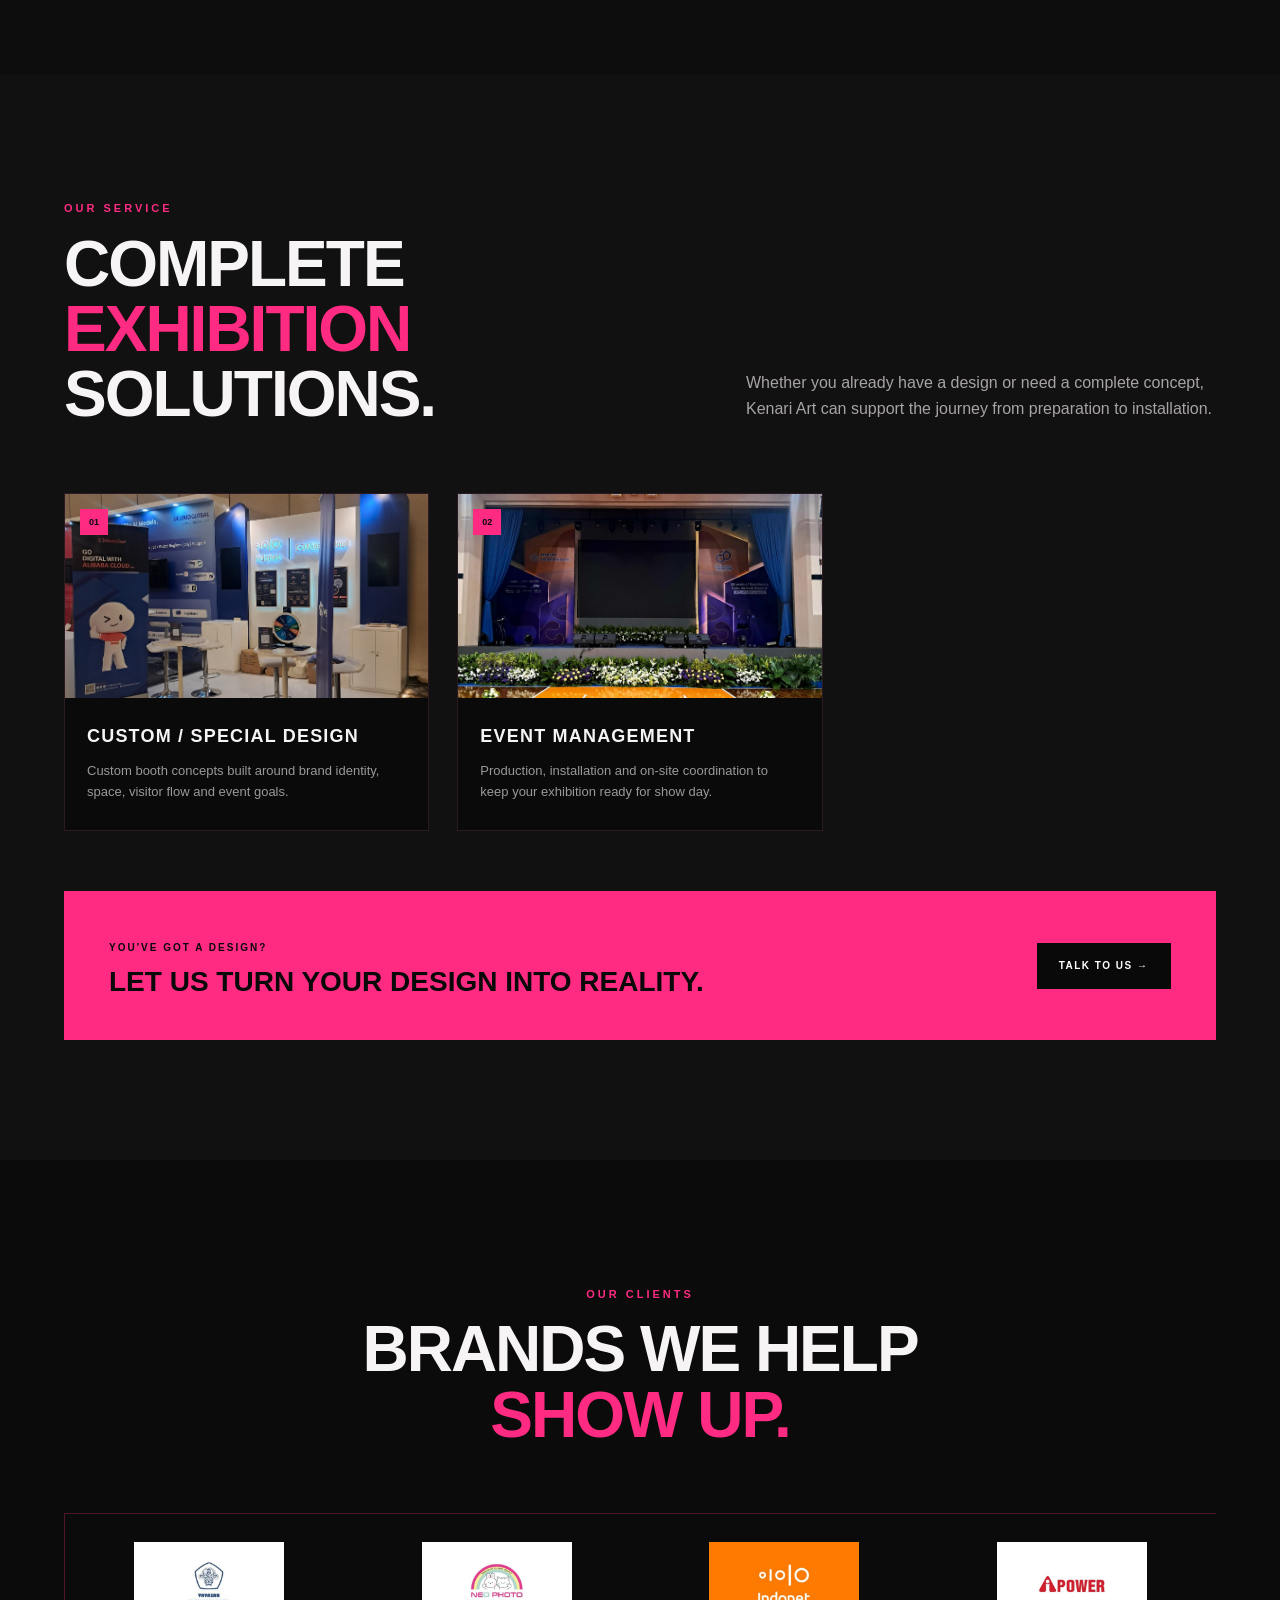
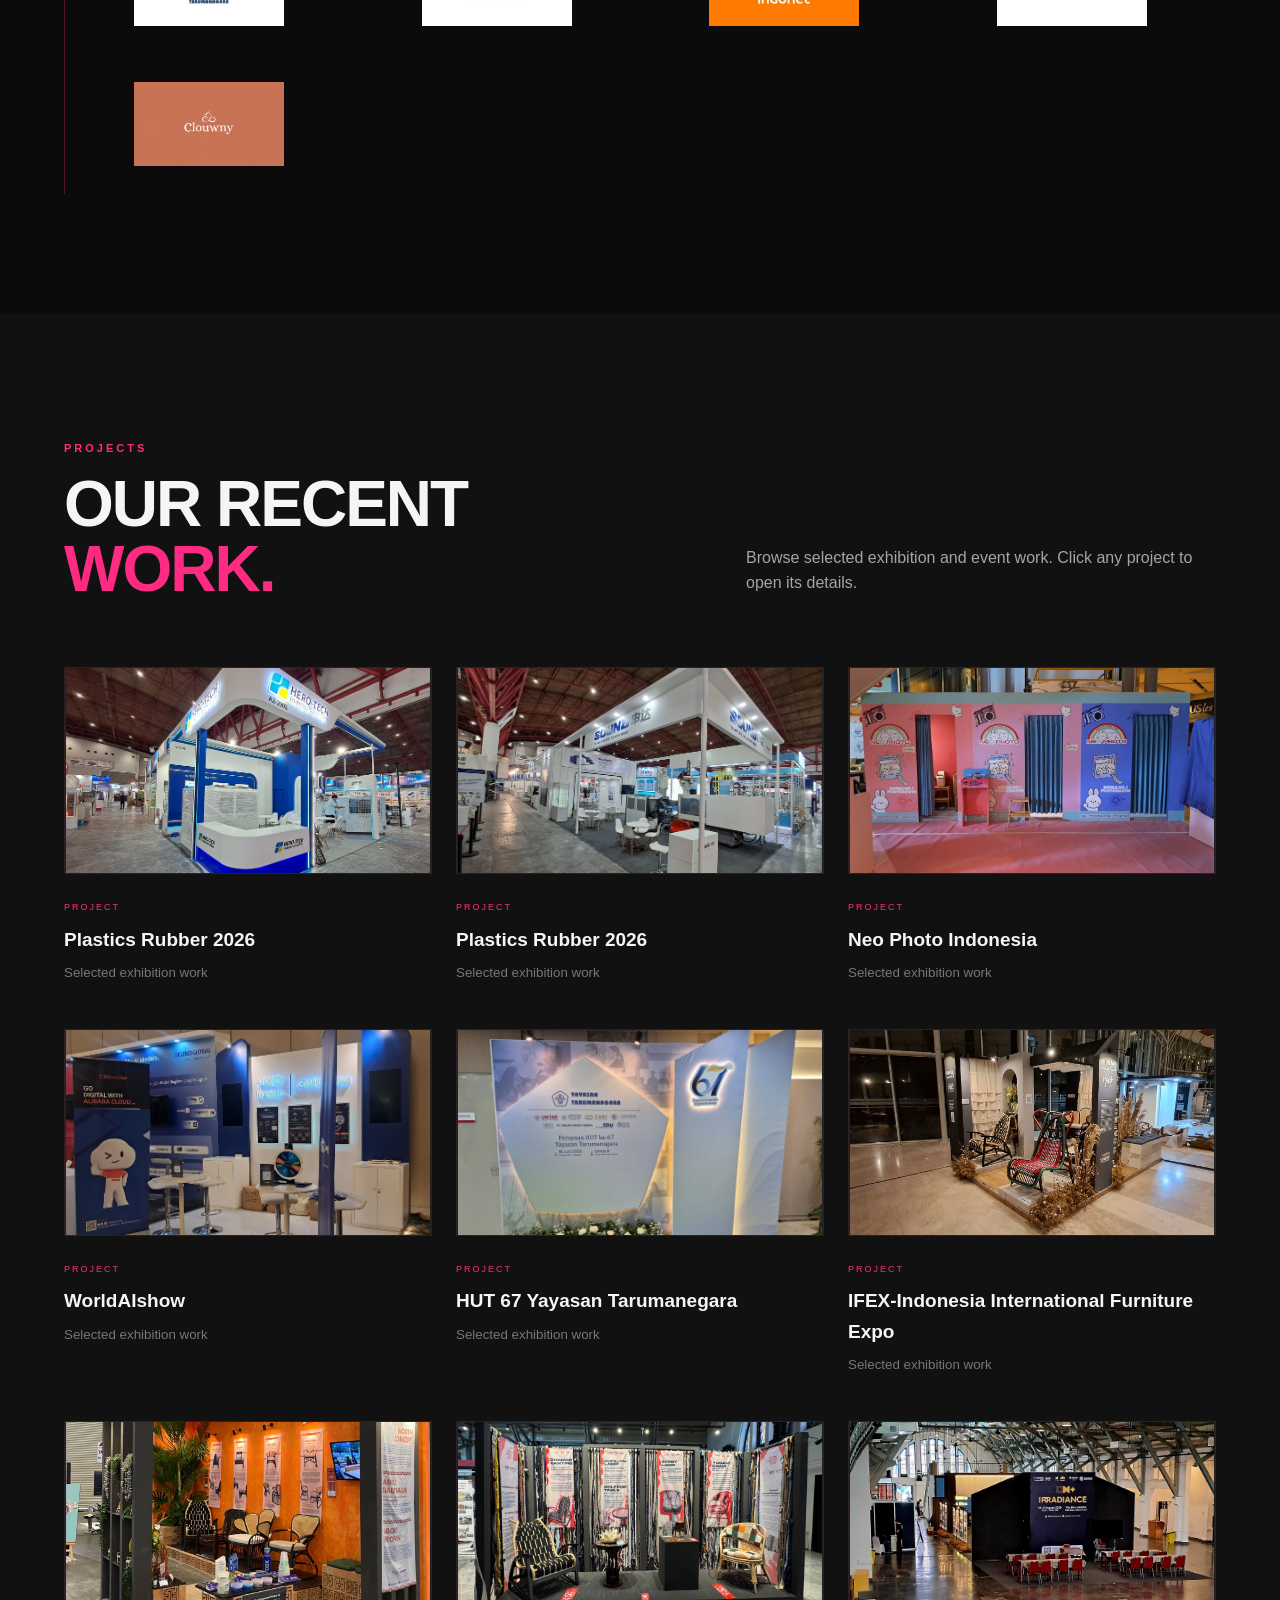
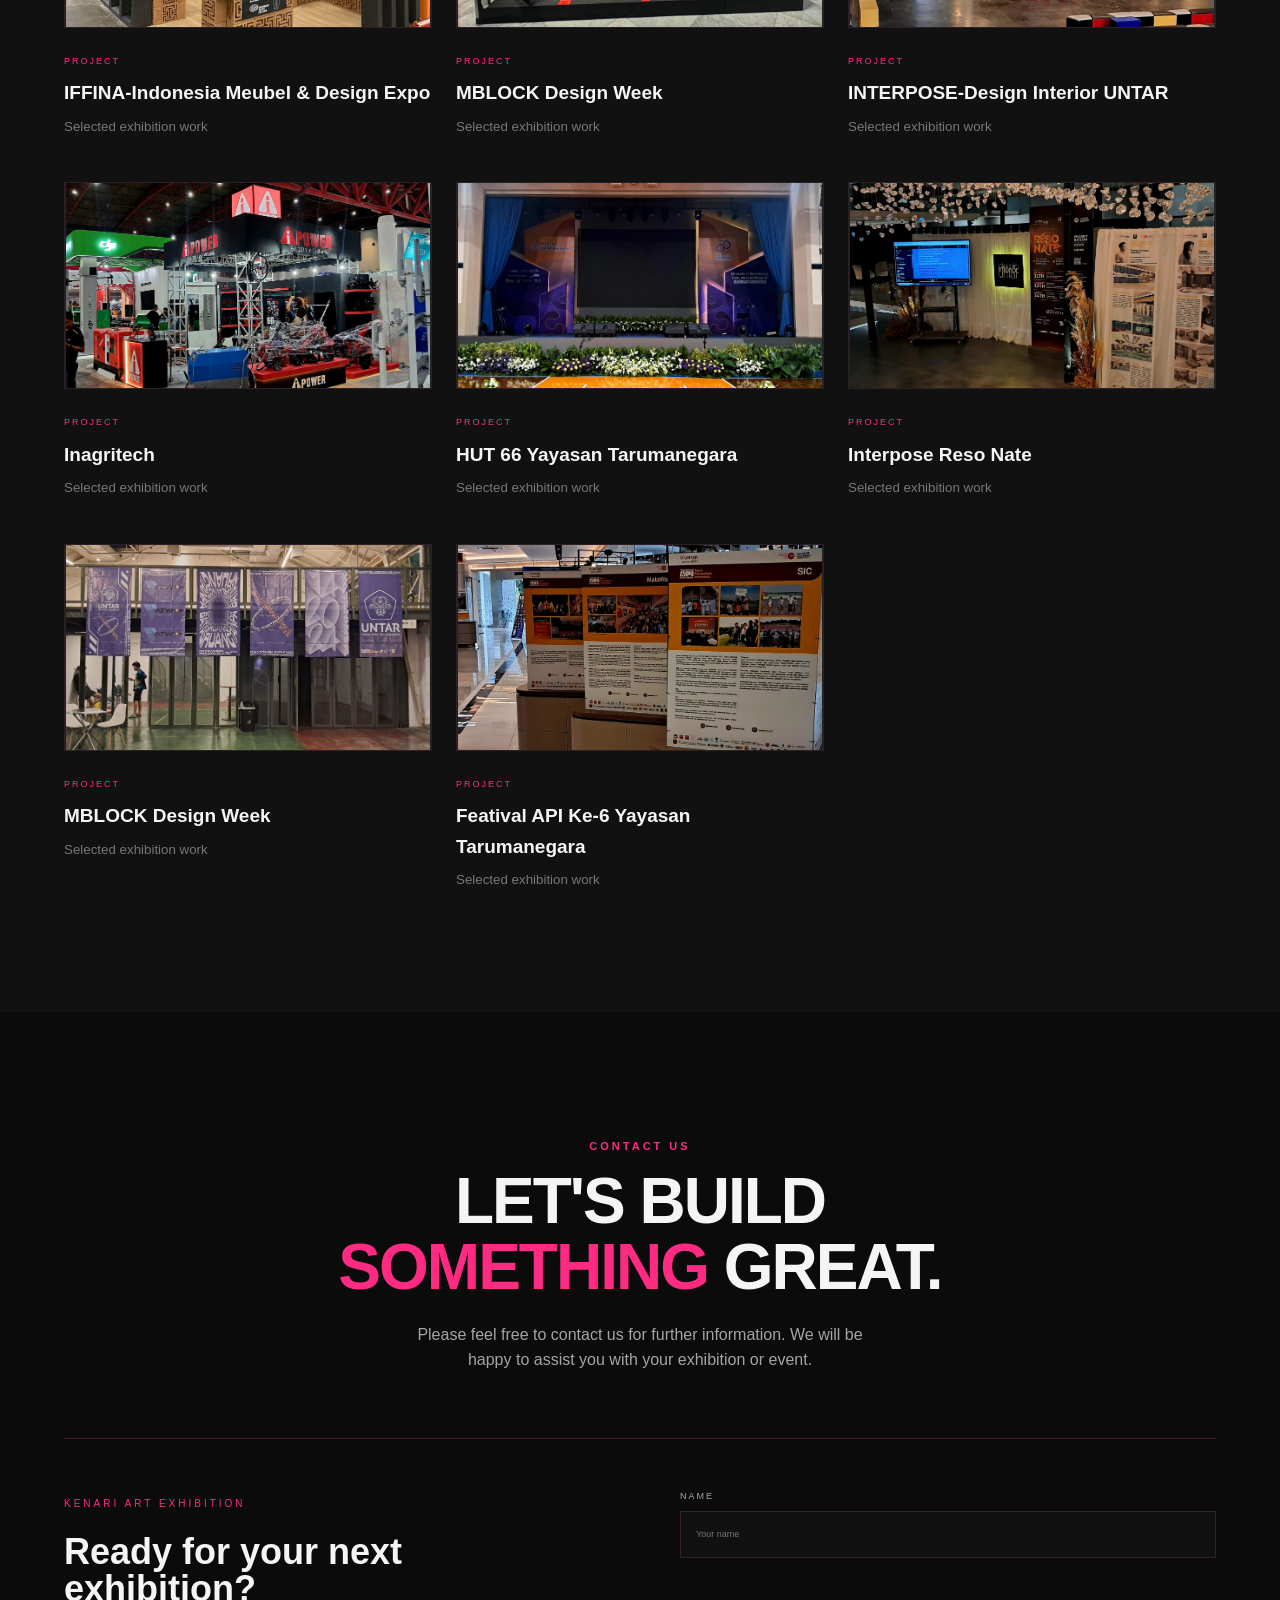
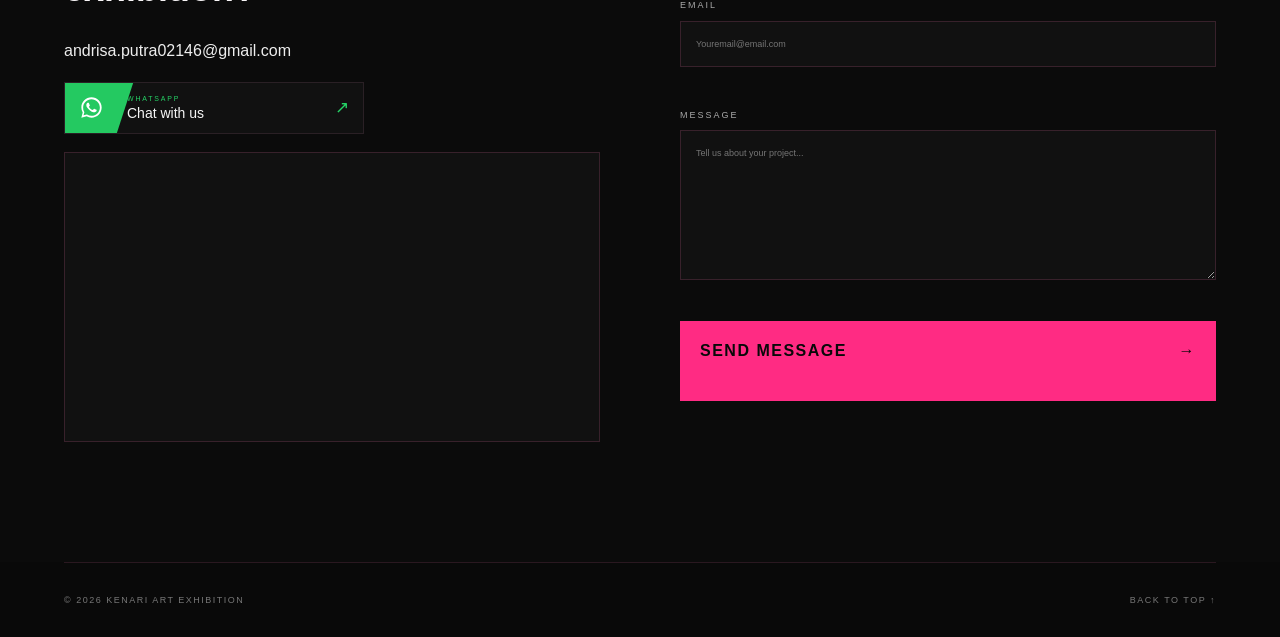
==== commit f44c5c44: "update index.html" ====
--- a/index.html
+++ b/index.html
@@ -92,8 +92,8 @@
       <div class="container">
         <div class="section-head split-head"><div><span class="eyebrow">PROJECTS</span><h2>OUR RECENT<br><em>WORK.</em></h2></div><p>Browse selected exhibition and event work. Click any project to open its details.</p></div>
         <div class="project-grid project-grid-20">
-          <article class="project-card" data-project="14" tabindex="0"><div class="project-image"><img src="assets/Herotech.jpg" alt="Herotech"><span class="project-open">VIEW PROJECT ↗</span></div><div class="project-info"><span>PROJECT</span><h3>Hero Tech Plastict Rubber 2026</h3><small>Selected exhibition work</small></div></article>
-          <article class="project-card" data-project="13" tabindex="0"><div class="project-image"><img src="assets/Sound.jpg" alt="Sound"><span class="project-open">VIEW PROJECT ↗</span></div><div class="project-info"><span>PROJECT</span><h3>Sound Plastict Rubber 2026</h3><small>Selected exhibition work</small></div></article>
+          <article class="project-card" data-project="14" tabindex="0"><div class="project-image"><img src="assets/Herotech.jpg" alt="Herotech"><span class="project-open">VIEW PROJECT ↗</span></div><div class="project-info"><span>PROJECT</span><h3>Plastics Rubber 2026</h3><small>Selected exhibition work</small></div></article>
+          <article class="project-card" data-project="13" tabindex="0"><div class="project-image"><img src="assets/Sound.jpg" alt="Sound"><span class="project-open">VIEW PROJECT ↗</span></div><div class="project-info"><span>PROJECT</span><h3>Plastics Rubber 2026</h3><small>Selected exhibition work</small></div></article>
           <article class="project-card" data-project="1" tabindex="0"><div class="project-image"><img src="assets/neo.jpg" alt="NEO"><span class="project-open">VIEW PROJECT ↗</span></div><div class="project-info"><span>PROJECT</span><h3>Neo Photo Indonesia</h3><small>Selected exhibition work</small></div></article>
           <article class="project-card" data-project="2" tabindex="0"><div class="project-image"><img src="assets/Aishow.jpg" alt="AISHOW"><span class="project-open">VIEW PROJECT ↗</span></div><div class="project-info"><span>PROJECT</span><h3>WorldAIshow</h3><small>Selected exhibition work</small></div></article>
           <article class="project-card" data-project="3" tabindex="0"><div class="project-image"><img src="assets/hut67.jpg" alt="HUT 67"><span class="project-open">VIEW PROJECT ↗</span></div><div class="project-info"><span>PROJECT</span><h3>HUT 67 Yayasan Tarumanegara</h3><small>Selected exhibition work</small></div></article>
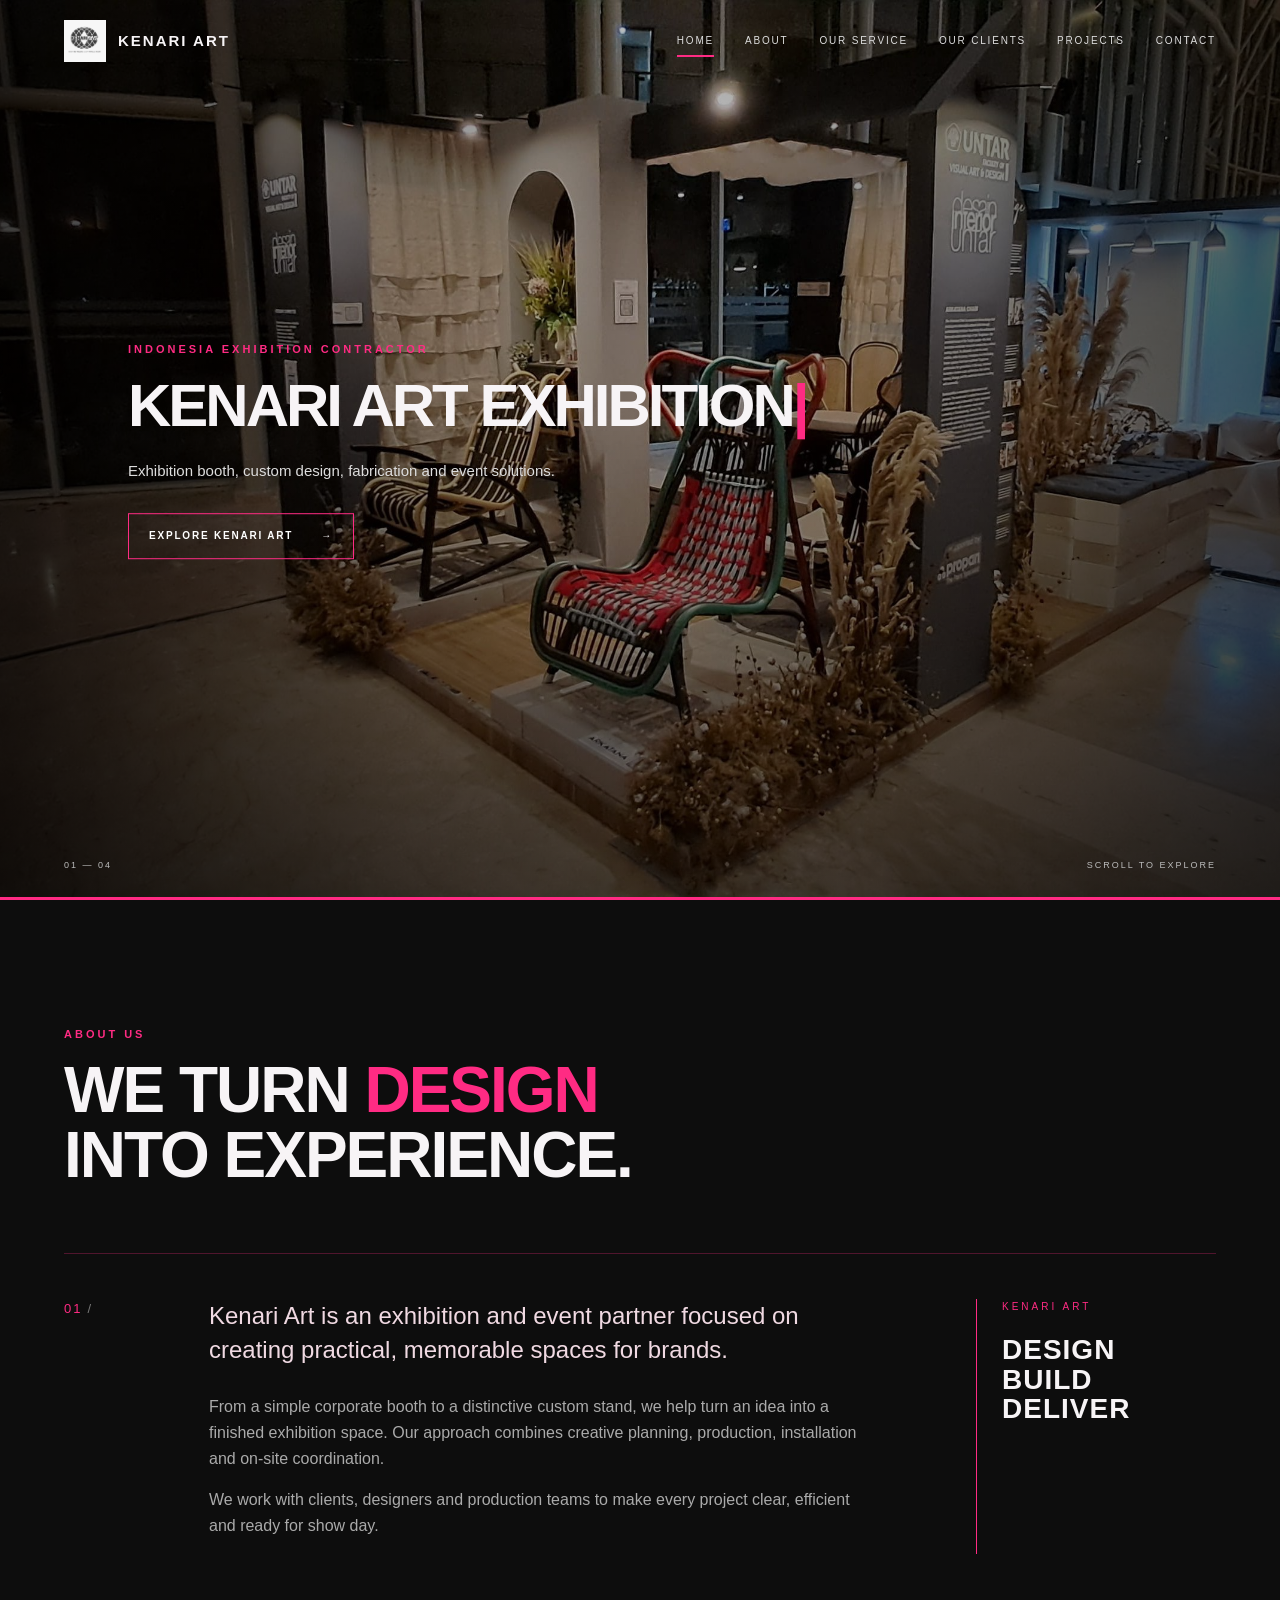
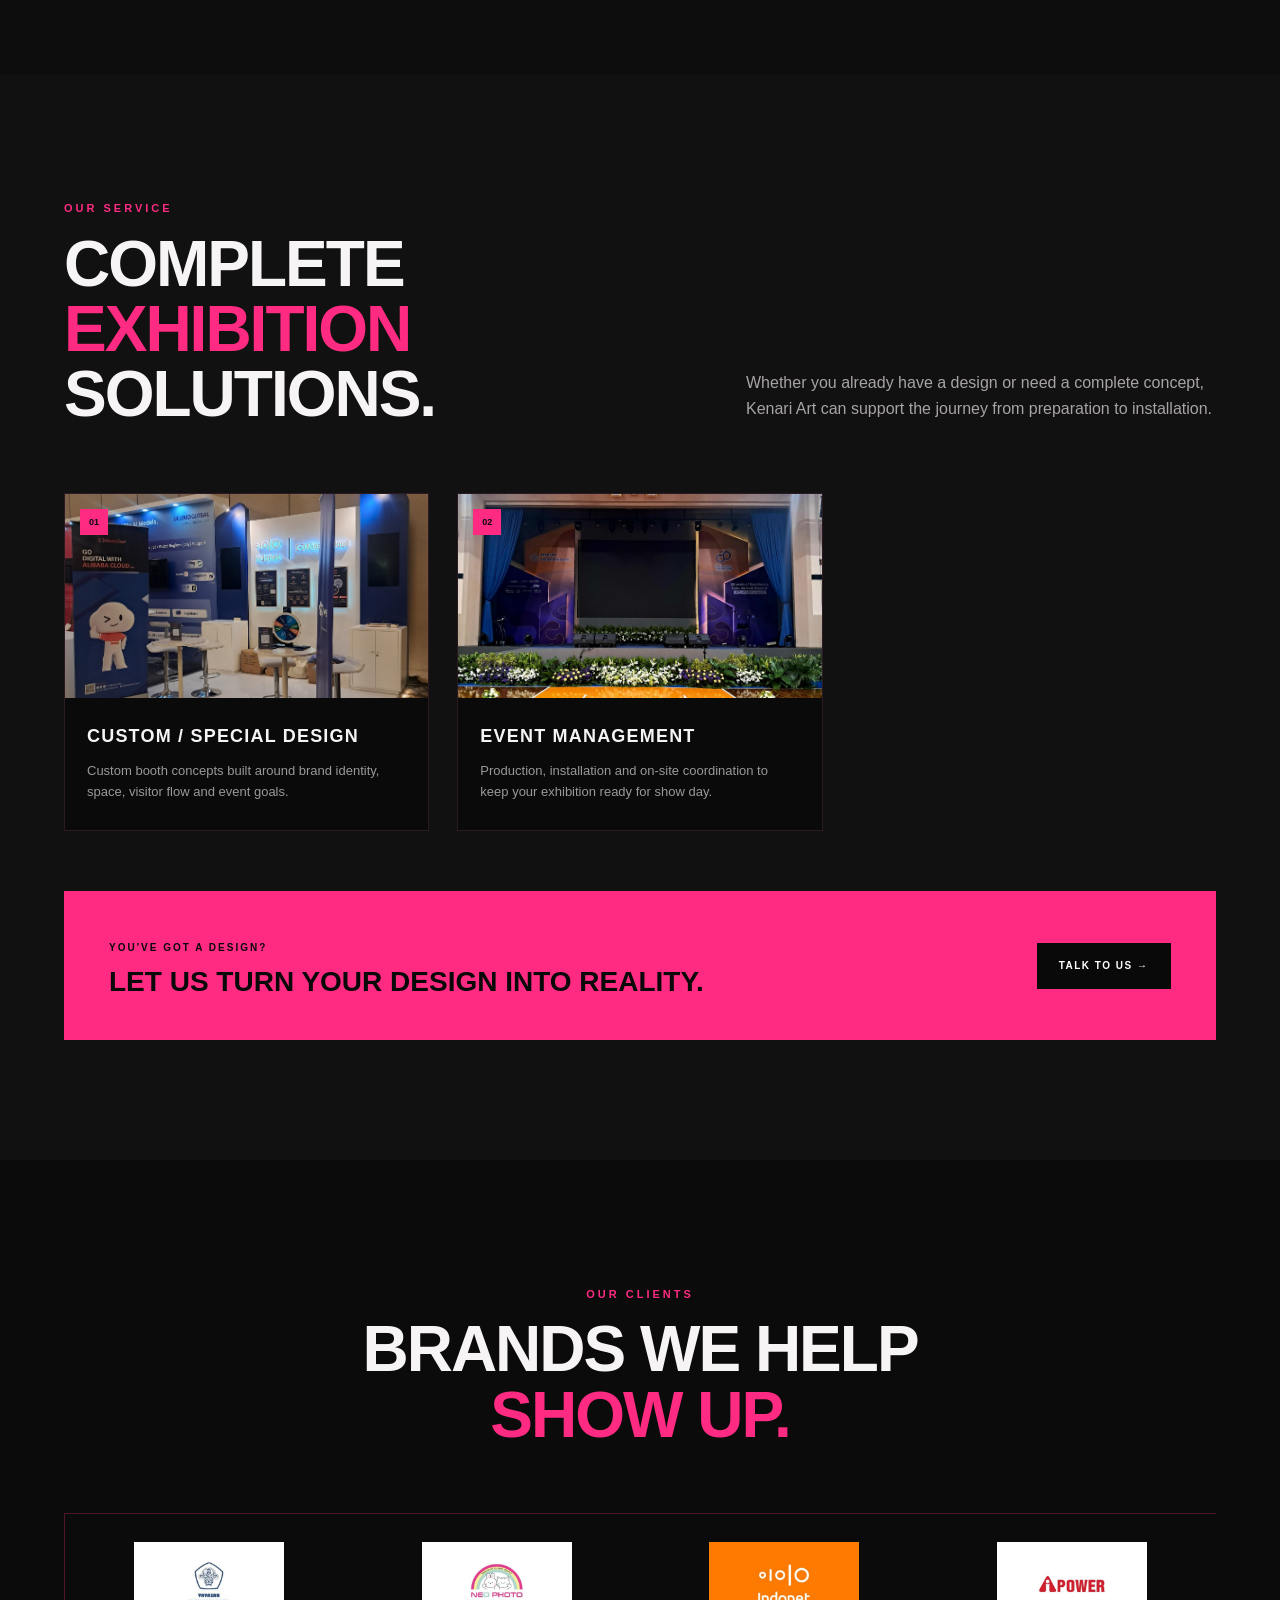
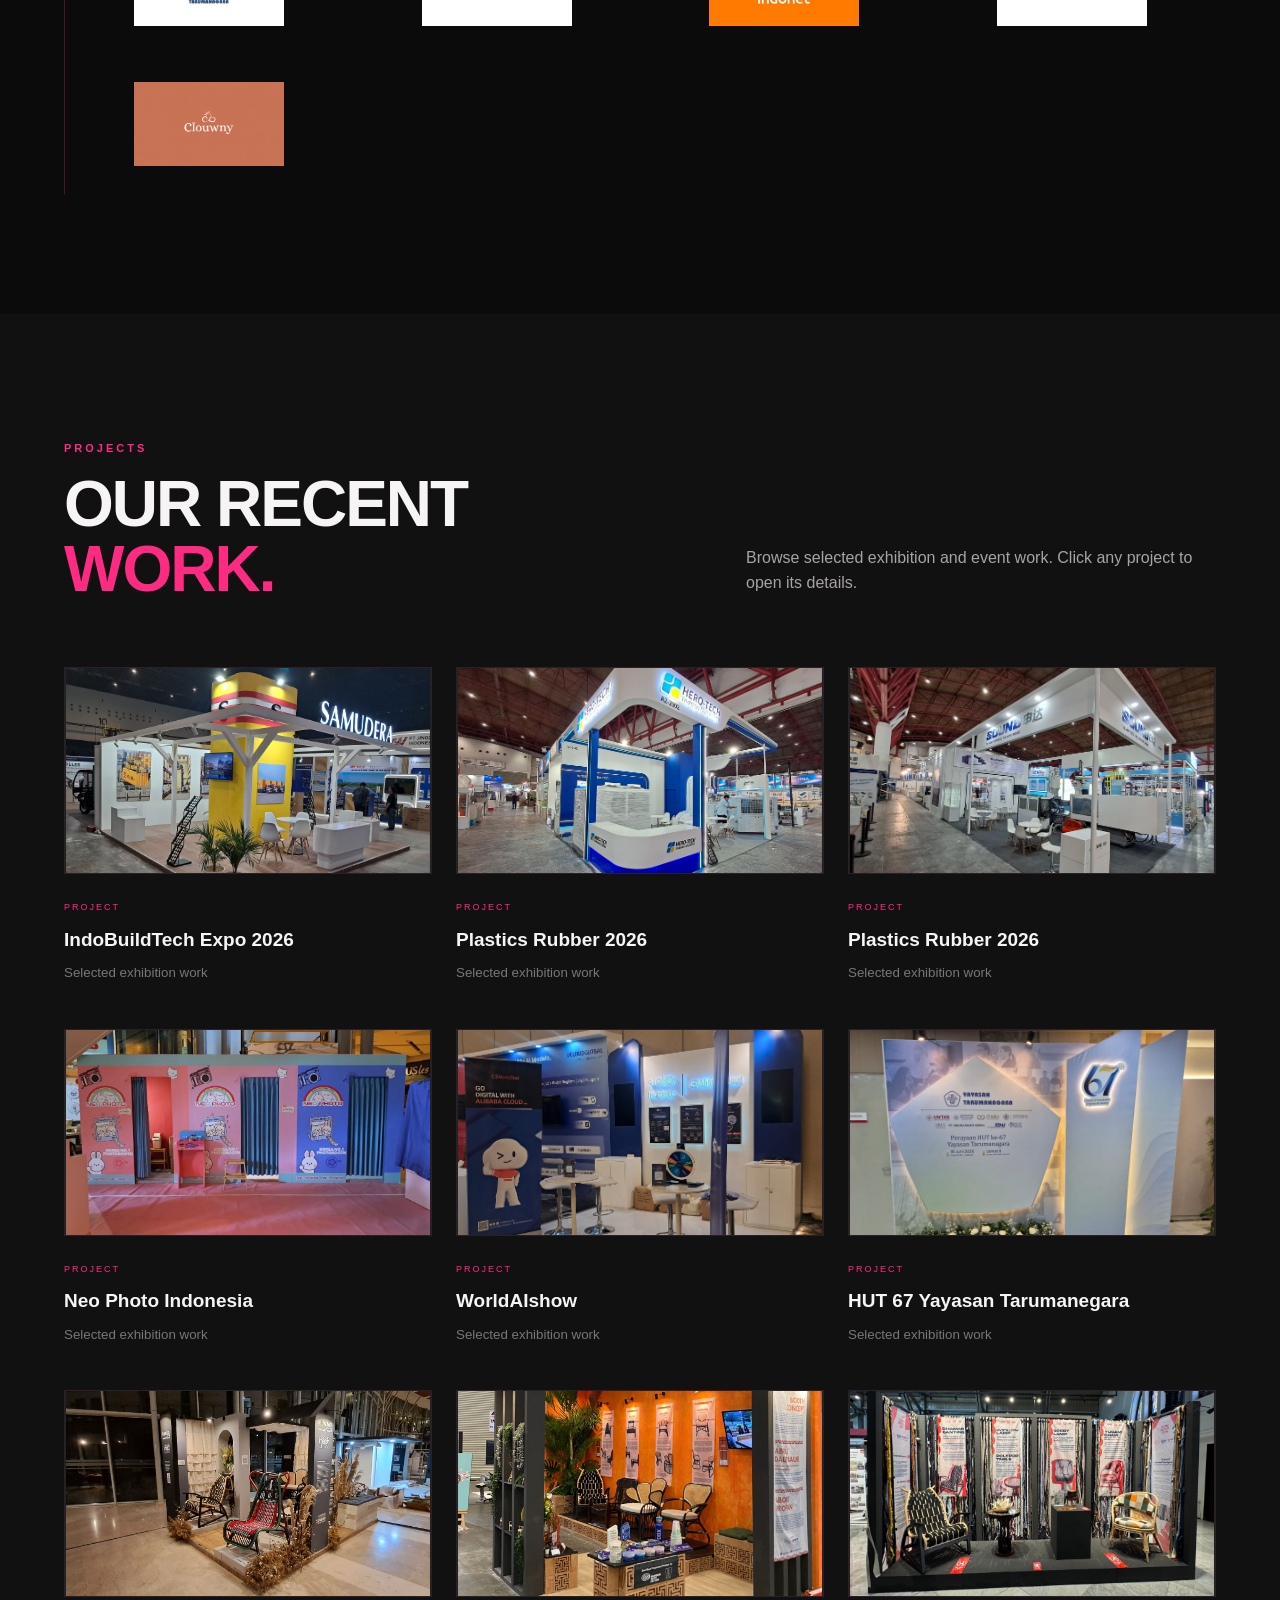
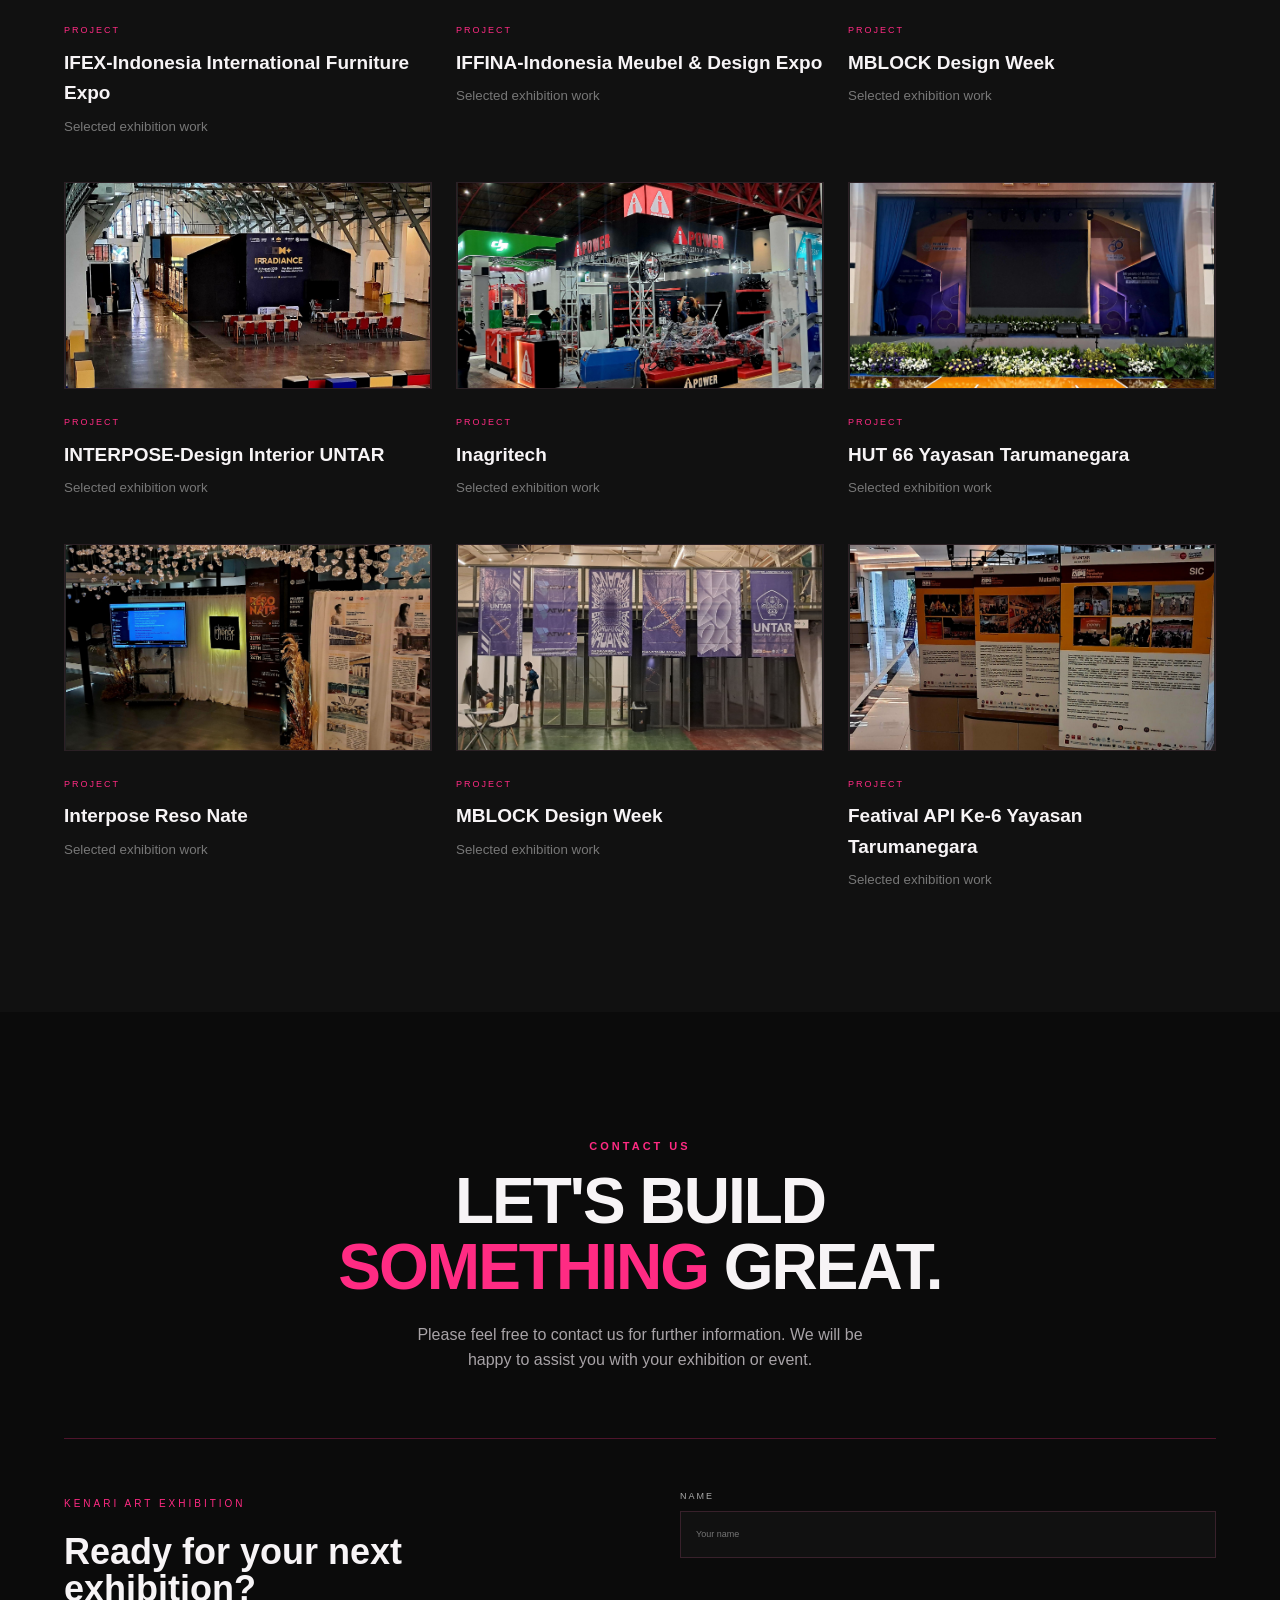
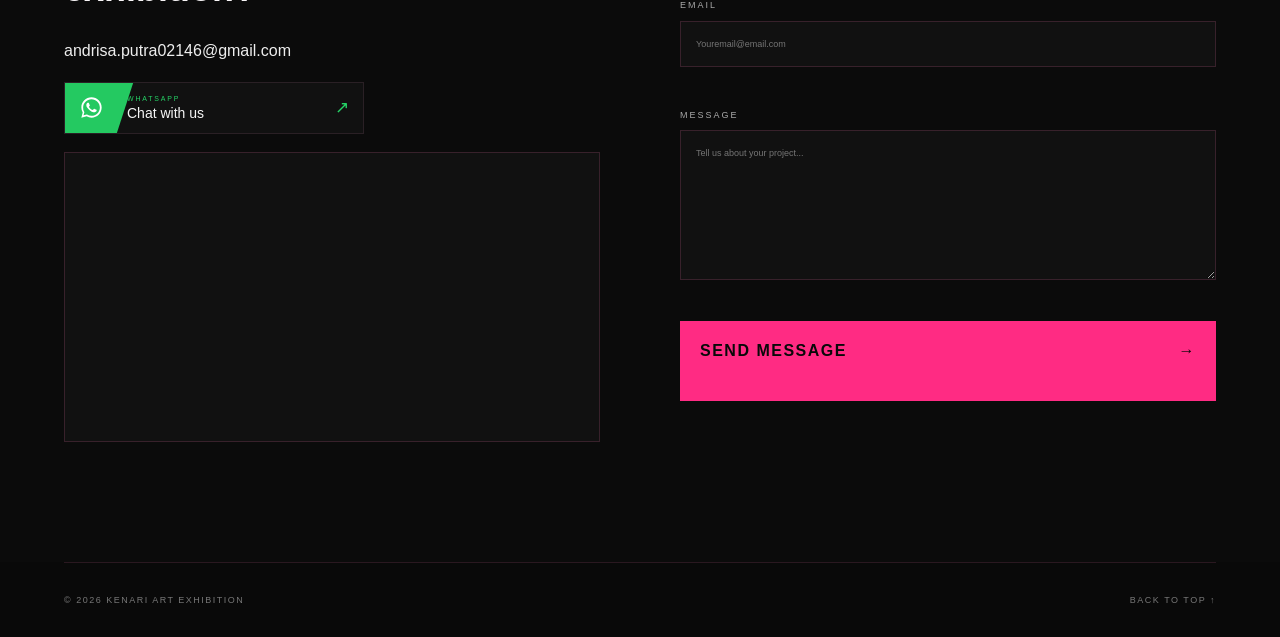
==== commit a09dca67: "update index.html" ====
--- a/index.html
+++ b/index.html
@@ -92,6 +92,7 @@
       <div class="container">
         <div class="section-head split-head"><div><span class="eyebrow">PROJECTS</span><h2>OUR RECENT<br><em>WORK.</em></h2></div><p>Browse selected exhibition and event work. Click any project to open its details.</p></div>
         <div class="project-grid project-grid-20">
+          <article class="project-card" data-project="15" tabindex="0"><div class="project-image"><img src="assets/Samudra.jpg" alt="Samudra"><span class="project-open">VIEW PROJECT ↗</span></div><div class="project-info"><span>PROJECT</span><h3>IndoBuildTech Expo 2026</h3><small>Selected exhibition work</small></div></article>
           <article class="project-card" data-project="14" tabindex="0"><div class="project-image"><img src="assets/Herotech.jpg" alt="Herotech"><span class="project-open">VIEW PROJECT ↗</span></div><div class="project-info"><span>PROJECT</span><h3>Plastics Rubber 2026</h3><small>Selected exhibition work</small></div></article>
           <article class="project-card" data-project="13" tabindex="0"><div class="project-image"><img src="assets/Sound.jpg" alt="Sound"><span class="project-open">VIEW PROJECT ↗</span></div><div class="project-info"><span>PROJECT</span><h3>Plastics Rubber 2026</h3><small>Selected exhibition work</small></div></article>
           <article class="project-card" data-project="1" tabindex="0"><div class="project-image"><img src="assets/neo.jpg" alt="NEO"><span class="project-open">VIEW PROJECT ↗</span></div><div class="project-info"><span>PROJECT</span><h3>Neo Photo Indonesia</h3><small>Selected exhibition work</small></div></article>
